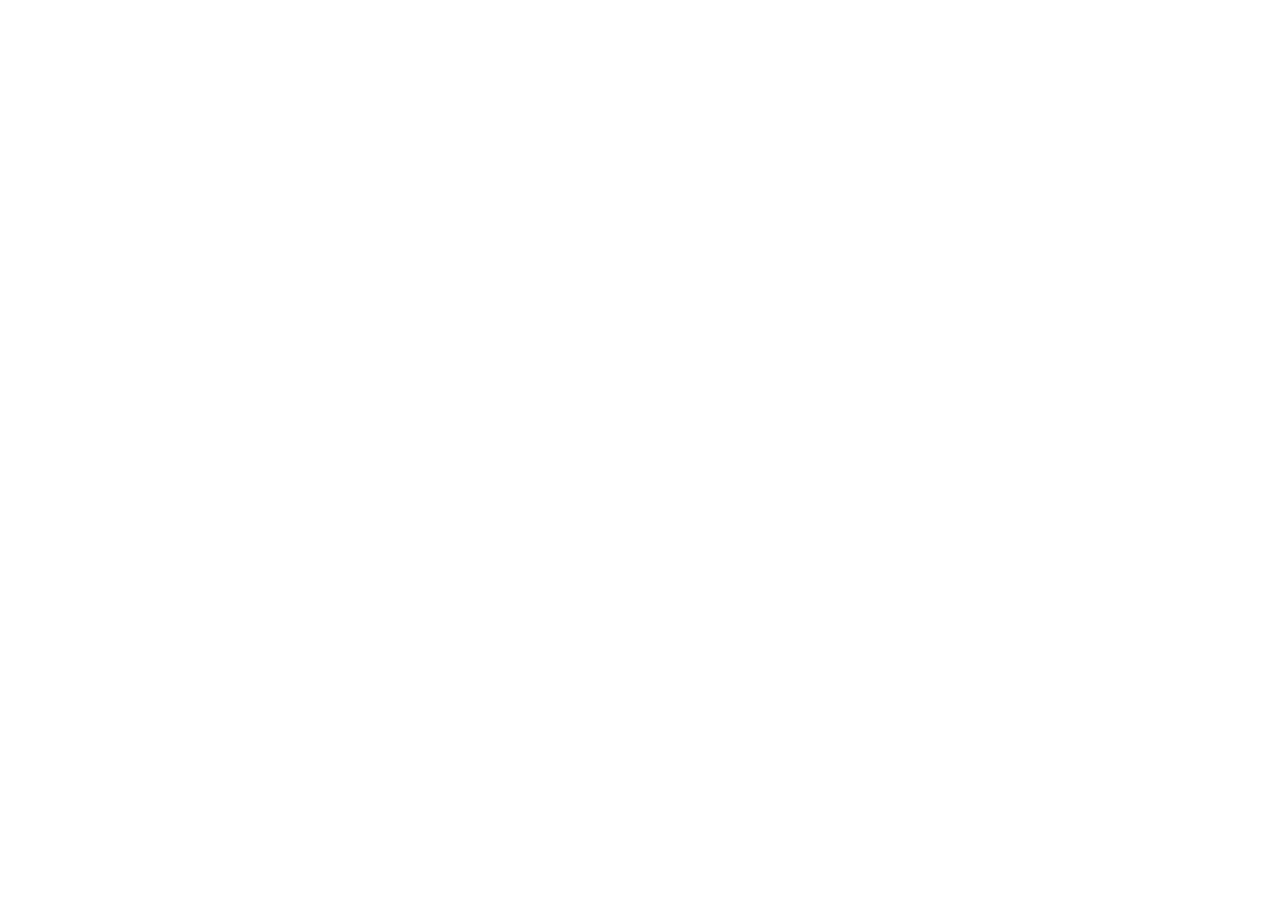
==== index.html @ b5ae3d31 "task: create template" ====
<!DOCTYPE html>
<html lang="en">
<head>
    <meta charset="UTF-8">
    <meta name="viewport" content="width=device-width, initial-scale=1.0">
    <title>Razorpay</title>
</head>
<body>
    
</body>
</html>
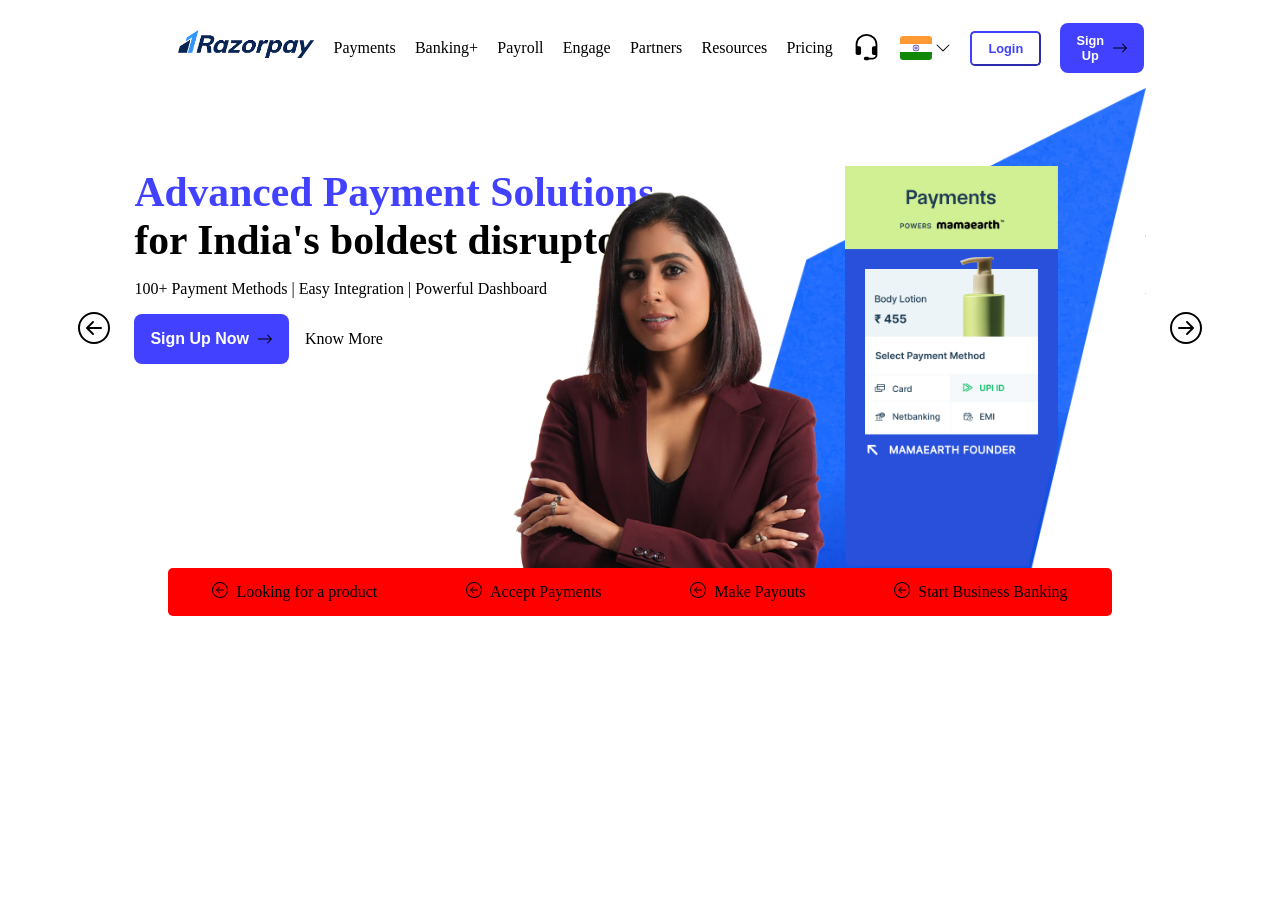
==== commit e22f38f9: "task: add header, client section with scrolling" ====
--- a/index.html
+++ b/index.html
@@ -1,11 +1,169 @@
 <!DOCTYPE html>
 <html lang="en">
-<head>
-    <meta charset="UTF-8">
-    <meta name="viewport" content="width=device-width, initial-scale=1.0">
-    <title>Razorpay</title>
-</head>
-<body>
-    
-</body>
-</html>+  <head>
+    <meta charset="UTF-8" />
+    <meta name="viewport" content="width=device-width, initial-scale=1.0" />
+    <title>Razorpay - Best Payment Solution for Online Payment India</title>
+    <link href="assets/razorpay_favicon.png" rel="icon" />
+    <link href="styles.css" rel="stylesheet" />
+  </head>
+  <body>
+    <nav>
+      <div class="nav__container">
+        <div class="nav">
+          <div class="nav__options">
+            <img
+              class="nav__options--logo nav--features"
+              src="assets/razorpay_title_logo.png"
+            />
+            <div class="nav--features">Payments</div>
+            <div class="nav--features">Banking+</div>
+            <div class="nav--features">Payroll</div>
+            <div class="nav--features">Engage</div>
+            <div class="nav--features">Partners</div>
+            <div class="nav--features">Resources</div>
+            <div class="nav--features">Pricing</div>
+          </div>
+          <div class="nav__login">
+            <div class="nav__login--support nav--features">
+              <img src="assets/headset.svg" class="nav__login--supportlogo" />
+            </div>
+            <div class="nav__login--country nav--features">
+              <img class="nav__login--countrylogo" src="assets/in.svg" />
+              <img class="nav__login--dropdown" src="assets/chevron-down.svg" />
+            </div>
+
+            <button class="nav__login--loginbutton nav--features">Login</button>
+            <button class="nav__login--signupbutton nav--features">
+              Sign Up
+              <img
+                class="nav__login--rightarrow"
+                src="assets/arrow-right.svg"
+              />
+            </button>
+          </div>
+        </div>
+      </div>
+    </nav>
+    <main>
+      <section class="clients">
+        <div class="clients__nav--left">
+          <img
+            src="assets/arrow-left-circle.svg"
+            class="clients__nav--button"
+          />
+        </div>
+        <div class="slideshow">
+          <div class="slider">
+            <div class="clients__content">
+              <div class="clients__ad">
+                <div class="clients__ad--primarytext">
+                  Advanced Payment Solutions
+                </div>
+                <div class="clients__ad--secondarytext">
+                  for India's boldest disruptors
+                </div>
+                <div class="clients__ad--features">
+                  100+ Payment Methods | Easy Integration | Powerful Dashboard
+                </div>
+                <div class="clients__ad--buttoncontainer">
+                  <button class="clients__ad--signupbutton">
+                    Sign Up Now
+                    <img
+                      class="nav__login--rightarrow"
+                      src="assets/arrow-right.svg"
+                    />
+                  </button>
+                  <div>Know More</div>
+                </div>
+              </div>
+              <div class="clients__details">
+                <img
+                  class="clients__details--background"
+                  src="assets/clients/background.avif"
+                />
+                <div>
+                  <img
+                    class="clients__details--profile"
+                    src="assets/clients/mamaearth/profile.avif"
+                  />
+                </div>
+                <div>
+                  <img
+                    class="clients__details--catalog"
+                    src="assets/clients/mamaearth/catalog.avif"
+                  />
+                </div>
+              </div>
+            </div>
+            <div class="clients__content">
+              <div class="clients__ad">
+                <div class="clients__ad--primarytext">
+                  International Payments
+                </div>
+                <div class="clients__ad--secondarytext">
+                  for India's boldest disruptors
+                </div>
+                <div class="clients__ad--features">
+                  Accept cards, bank transfers and Apple Pay from 180+ countries
+                </div>
+                <div class="clients__ad--buttoncontainer">
+                  <button class="clients__ad--signupbutton">
+                    Sign Up Now
+                    <img
+                      class="nav__login--rightarrow"
+                      src="assets/arrow-right.svg"
+                    />
+                  </button>
+                  <div>Know More</div>
+                </div>
+              </div>
+              <div class="clients__details">
+                <img
+                  class="clients__details--background"
+                  src="assets/clients/background.avif"
+                />
+                <div>
+                  <img
+                    class="clients__details--profile"
+                    src="assets/clients/masaba/profile.avif"
+                  />
+                </div>
+                <div>
+                  <img
+                    class="clients__details--catalog"
+                    src="assets/clients/masaba/catalog.avif"
+                  />
+                </div>
+              </div>
+            </div>
+          </div>
+        </div>
+        <div class="clients__nav--right">
+          <img
+            src="assets/arrow-right-circle.svg"
+            class="clients__nav--button"
+          />
+        </div>
+      </section>
+      <section class="products__container">
+        <div class="product">
+          <div><img src="assets/arrow-left-circle.svg" /></div>
+          <div class="product__label">Looking for a product</div>
+        </div>
+        <div class="product">
+          <div><img src="assets/arrow-left-circle.svg" /></div>
+          <div class="product__label">Accept Payments</div>
+        </div>
+        <div class="product">
+          <div><img src="assets/arrow-left-circle.svg" /></div>
+          <div class="product__label">Make Payouts</div>
+        </div>
+        <div class="product">
+          <div><img src="assets/arrow-left-circle.svg" /></div>
+          <div class="product__label">Start Business Banking</div>
+        </div>
+      </section>
+    </main>
+  </body>
+</html>
--- a/styles.css
+++ b/styles.css
@@ -0,0 +1,229 @@
+:root {
+  --primary-color: rgb(65, 65, 255);
+}
+
+.nav {
+  padding: 0rem 3rem;
+  height: 5rem;
+  display: flex;
+  justify-content: space-between;
+}
+
+.nav__container {
+  padding: 0rem 7rem;
+}
+
+.nav__options {
+  justify-content: space-between;
+  align-items: center;
+  display: flex;
+}
+
+.nav--features {
+  font-size: 1rem;
+  margin: 0rem 0.6rem;
+}
+
+.nav__options--logo {
+  padding-bottom: 0.5rem;
+  height: 1.8rem;
+}
+
+.nav__login {
+  justify-content: space-between;
+  align-items: center;
+  display: flex;
+}
+
+.nav__login--support {
+  align-items: center;
+  display: flex;
+}
+
+.nav__login--country {
+  justify-content: space-between;
+  align-items: center;
+  display: flex;
+}
+
+.nav__login--supportlogo {
+  height: 1.8rem;
+}
+
+.nav__login--countrylogo {
+  border-radius: 0.2rem;
+  margin-right: 0.21rem;
+  height: 1.5rem;
+}
+
+.nav__login--loginbutton {
+  font-size: 0.8rem;
+  background-color: white;
+  color: var(--primary-color);
+  font-weight: 600;
+  padding: 0.5rem 1rem;
+  border-radius: 0.3rem;
+  border-color: var(--primary-color);
+}
+
+.nav__login--rightarrow {
+  fill: white;
+  padding-left: 0.5rem;
+}
+
+.nav__login--signupbutton {
+  font-size: 0.8rem;
+  display: flex;
+  align-items: center;
+  justify-content: space-between;
+  font-weight: 600;
+  color: white;
+  padding: 0.6rem 1rem;
+  border-radius: 0.5rem;
+  border: none;
+  background-color: var(--primary-color);
+}
+
+.clients {
+  display: flex;
+  height: 30rem;
+}
+
+.clients__nav--button {
+  width: 2rem;
+}
+
+.clients__nav--left {
+  width: 8rem;
+  padding-right: 1.5rem;
+  display: flex;
+  align-items: center;
+  justify-content: right;
+}
+
+.clients__nav--right {
+  width: 8rem;
+  padding-left: 1.5rem;
+  display: flex;
+  align-items: center;
+  justify-content: left;
+}
+
+.clients__content {
+  display: flex;
+  width: 100%;
+  justify-content: space-between;
+  flex-shrink: 0;
+}
+
+.clients__ad {
+  padding-top: 5rem;
+}
+
+.clients__ad--primarytext {
+  font-weight: 700;
+  color: var(--primary-color);
+  font-size: 2.6rem;
+}
+.clients__ad--secondarytext {
+  font-weight: 700;
+  font-size: 2.6rem;
+}
+
+.clients__ad--buttoncontainer {
+  display: flex;
+  align-items: center;
+  justify-content: start;
+}
+
+.clients__ad--signupbutton {
+  font-size: 1rem;
+  display: flex;
+  align-items: center;
+  justify-content: space-between;
+  font-weight: 600;
+  color: white;
+  padding: 1rem 1rem;
+  border-radius: 0.5rem;
+  margin-right: 1rem;
+  border: none;
+  background-color: var(--primary-color);
+}
+
+.clients__ad--features {
+  padding: 1rem 0rem;
+}
+
+.clients__details {
+  position: relative;
+}
+
+.clients__details--background {
+  height: 30rem;
+}
+
+.clients__details--profile {
+  position: absolute;
+  top: 3rem;
+  right: 20rem;
+  height: 27rem;
+}
+
+.clients__details--catalog {
+  position: absolute;
+  top: 4.9rem;
+  right: 5.5rem;
+  height: 25rem;
+}
+
+.slideshow {
+  width: 100%;
+  overflow: hidden;
+}
+
+.slider {
+  display: flex;
+  animation: slideLeft 9s infinite;
+}
+
+@keyframes slideLeft {
+  0% {
+    transform: translateX(0%);
+  }
+
+  40% {
+    transform: translateX(0%);
+  }
+
+  50% {
+    transform: translateX(-100%);
+  }
+
+  90% {
+    transform: translateX(-100%);
+  }
+
+  100% {
+    transform: translateX(0%);
+  }
+}
+
+.product, .product__ad{
+  justify-content: center;
+  align-items: center;
+  display: flex;
+}
+
+.products__container {
+  height: 3rem;
+  align-items: center;
+  justify-content: space-around;
+  display: flex;
+  margin: 0rem 10rem;
+  border-radius: 0.3rem;
+  background-color: red;
+}
+
+.product__label {
+  padding-left: 0.5rem;
+}
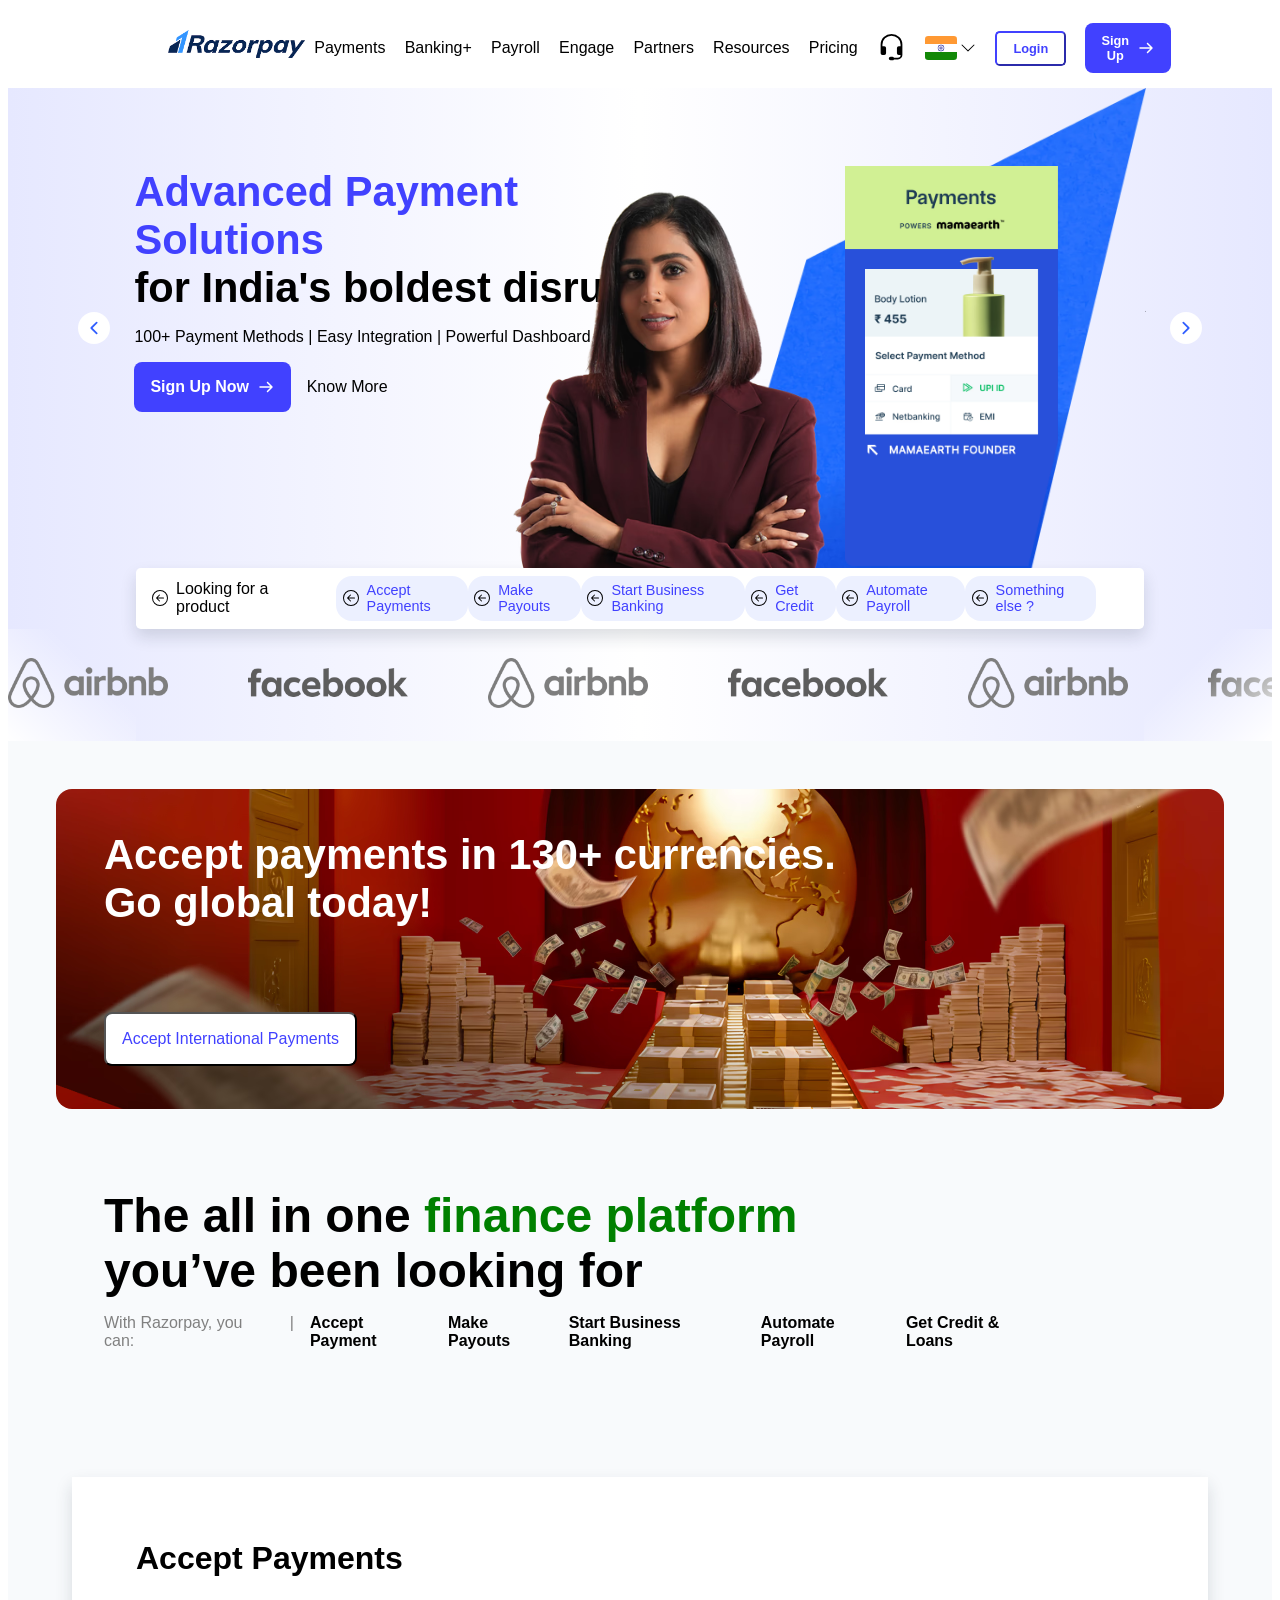
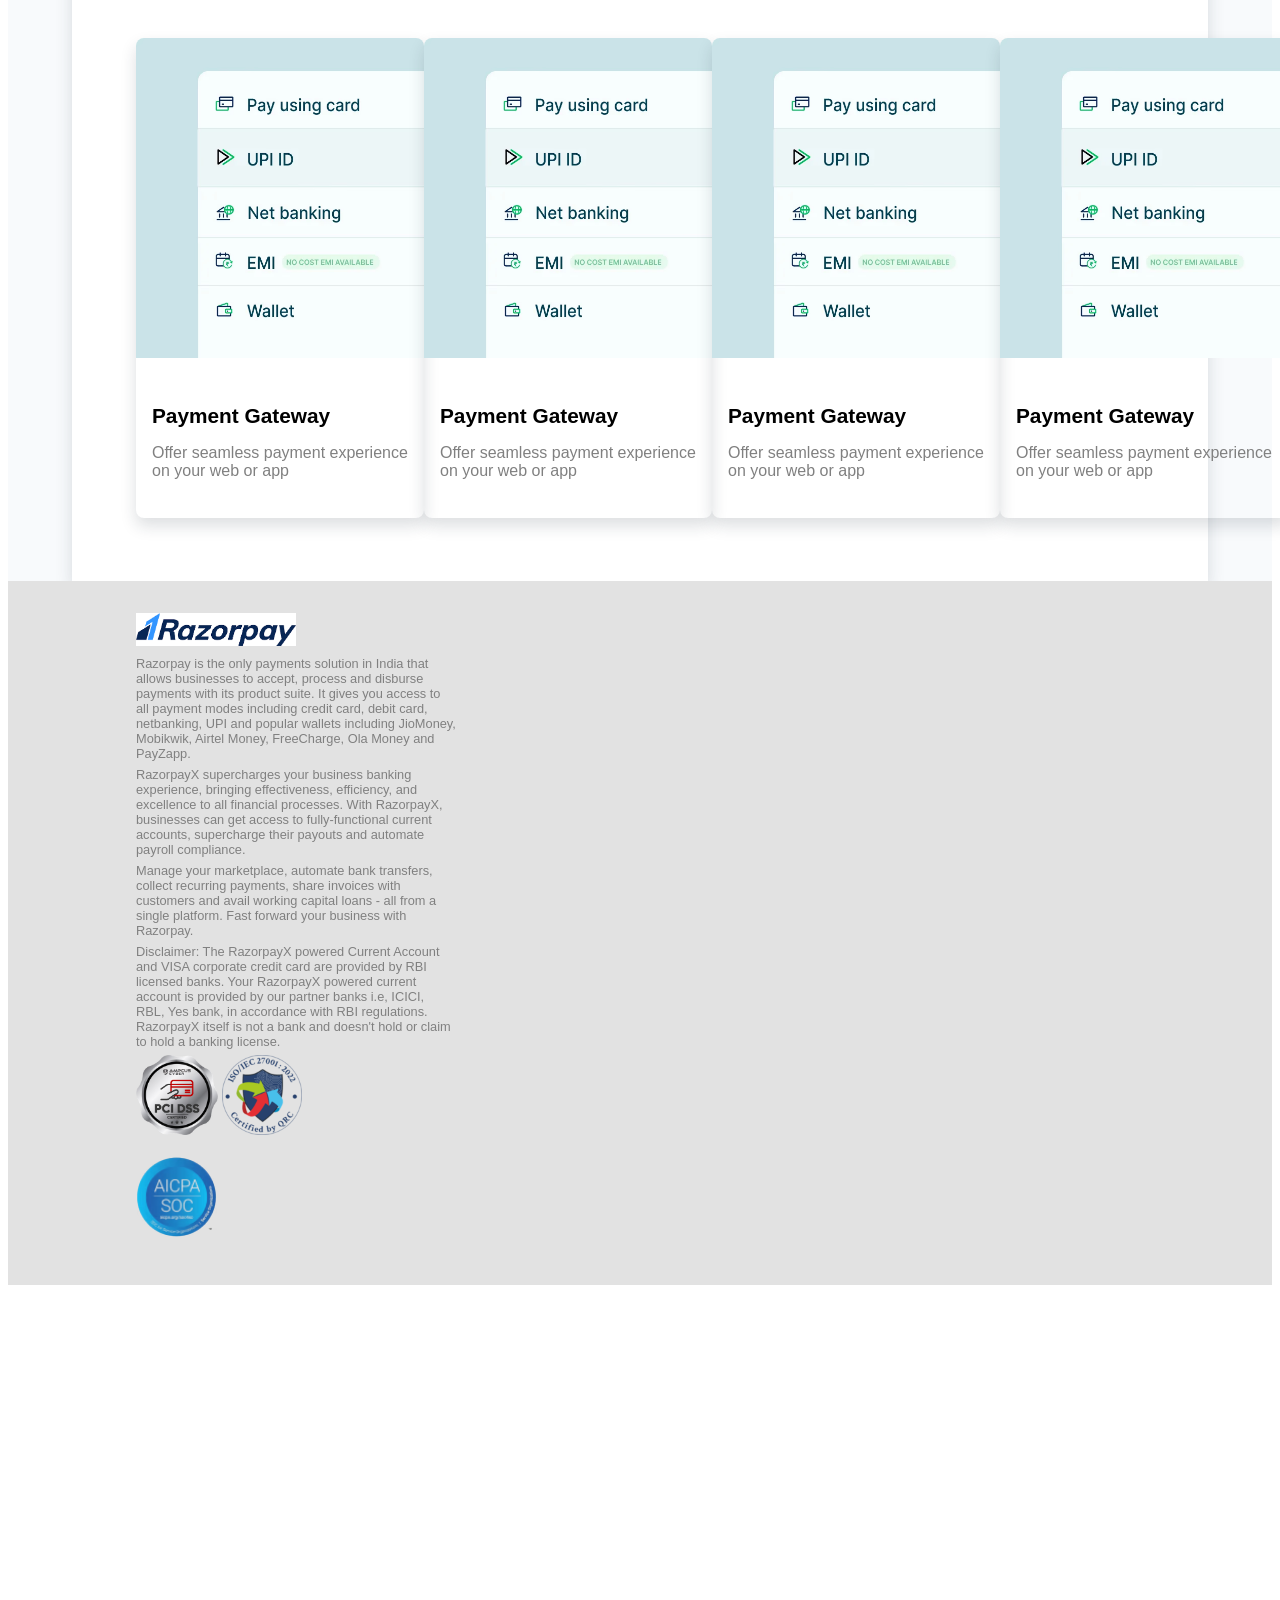
==== commit 14f09fe7: "task: add global section, company slideshow" ====
--- a/index.html
+++ b/index.html
@@ -13,7 +13,7 @@
         <div class="nav">
           <div class="nav__options">
             <img
-              class="nav__options--logo nav--features"
+              class="nav__options--logo"
               src="assets/razorpay_title_logo.png"
             />
             <div class="nav--features">Payments</div>
@@ -38,7 +38,7 @@
               Sign Up
               <img
                 class="nav__login--rightarrow"
-                src="assets/arrow-right.svg"
+                src="assets/right-arrow.svg"
               />
             </button>
           </div>
@@ -46,124 +46,385 @@
       </div>
     </nav>
     <main>
-      <section class="clients">
-        <div class="clients__nav--left">
-          <img
-            src="assets/arrow-left-circle.svg"
-            class="clients__nav--button"
-          />
+      <section class="gradient__container">
+        <section class="clients">
+          <div class="clients__nav--left">
+            <img src="assets/back-arrow.svg" class="clients__nav--button" />
+          </div>
+          <div class="slideshow">
+            <div class="slider">
+              <div class="clients__content">
+                <div class="clients__ad">
+                  <div class="clients__ad--primarytext">
+                    Advanced Payment Solutions
+                  </div>
+                  <div class="clients__ad--secondarytext">
+                    for India's boldest disruptors
+                  </div>
+                  <div class="clients__ad--features">
+                    100+ Payment Methods | Easy Integration | Powerful Dashboard
+                  </div>
+                  <div class="clients__ad--buttoncontainer">
+                    <button class="clients__ad--signupbutton">
+                      Sign Up Now
+                      <img
+                        class="nav__login--rightarrow"
+                        src="assets/right-arrow.svg"
+                      />
+                    </button>
+                    <div>Know More</div>
+                  </div>
+                </div>
+                <div class="clients__details">
+                  <img
+                    class="clients__details--background"
+                    src="assets/clients/background.avif"
+                  />
+                  <div>
+                    <img
+                      class="clients__details--profile"
+                      src="assets/clients/mamaearth/profile.avif"
+                    />
+                  </div>
+                  <div>
+                    <img
+                      class="clients__details--catalog"
+                      src="assets/clients/mamaearth/catalog.avif"
+                    />
+                  </div>
+                </div>
+              </div>
+              <div class="clients__content">
+                <div class="clients__ad">
+                  signupbutton
+                  <div class="clients__ad--primarytext">
+                    International Payments
+                  </div>
+                  <div class="clients__ad--secondarytext">
+                    for India's boldest disruptors
+                  </div>
+                  <div class="clients__ad--features">
+                    Accept cards, bank transfers and Apple Pay from 180+
+                    countries
+                  </div>
+                  <div class="clients__ad--buttoncontainer">
+                    <button class="clients__ad--signupbutton">
+                      Sign Up Now
+                      <img
+                        class="nav__login--rightarrow"
+                        src="assets/right-arrow.svg"
+                      />
+                    </button>
+                    <div>Know More</div>
+                  </div>
+                </div>
+                <div class="clients__details">
+                  <img
+                    class="clients__details--background"
+                    src="assets/clients/background.avif"
+                  />
+                  <div>
+                    <img
+                      class="clients__details--profile"
+                      src="assets/clients/masaba/profile.avif"
+                    />
+                  </div>
+                  <div>
+                    <img
+                      class="clients__details--catalog"
+                      src="assets/clients/masaba/catalog.avif"
+                    />
+                  </div>
+                </div>
+              </div>
+            </div>
+          </div>
+          <div class="clients__nav--right">
+            <img src="assets/front-arrow.svg" class="clients__nav--button" />
+          </div>
+        </section>
+        <section class="products__container">
+          <div class="product__ad">
+            <img src="assets/arrow-left-circle.svg" />
+            <div class="product__label">Looking for a product</div>
+          </div>
+          <div class="product">
+            <img src="assets/arrow-left-circle.svg" />
+            <div class="product__label">Accept Payments</div>
+          </div>
+          <div class="product">
+            <img src="assets/arrow-left-circle.svg" />
+            <div class="product__label">Make Payouts</div>
+          </div>
+          <div class="product">
+            <img src="assets/arrow-left-circle.svg" />
+            <div class="product__label">Start Business Banking</div>
+          </div>
+          <div class="product">
+            <img src="assets/arrow-left-circle.svg" />
+            <div class="product__label">Get Credit</div>
+          </div>
+          <div class="product">
+            <img src="assets/arrow-left-circle.svg" />
+            <div class="product__label">Automate Payroll</div>
+          </div>
+          <div class="product">
+            <img src="assets/arrow-left-circle.svg" />
+            <div class="product__label">Something else ?</div>
+          </div>
+        </section>
+        <section class="company">
+          <div class="company__container--left"></div>
+          <div class="slideshow">
+            <div class="company__logo--slider">
+              <div class="company__logo">
+                <div>
+                  <img
+                    class="company__logo--image"
+                    src="assets/client-companies/airbnb.avif"
+                  />
+                </div>
+              </div>
+              <div class="company__logo--gap"></div>
+              <div class="company__logo">
+                <div>
+                  <img
+                    class="company__logo--image"
+                    src="assets/client-companies/facebook.avif"
+                  />
+                </div>
+              </div>
+              <div class="company__logo--gap"></div>
+              <div class="company__logo">
+                <div>
+                  <img
+                    class="company__logo--image"
+                    src="assets/client-companies/airbnb.avif"
+                  />
+                </div>
+              </div>
+              <div class="company__logo--gap"></div>
+              <div class="company__logo">
+                <div>
+                  <img
+                    class="company__logo--image"
+                    src="assets/client-companies/facebook.avif"
+                  />
+                </div>
+              </div>
+              <div class="company__logo--gap"></div>
+
+              <div class="company__logo">
+                <div>
+                  <img
+                    class="company__logo--image"
+                    src="assets/client-companies/airbnb.avif"
+                  />
+                </div>
+              </div>
+              <div class="company__logo--gap"></div>
+              <div class="company__logo">
+                <div>
+                  <img
+                    class="company__logo--image"
+                    src="assets/client-companies/facebook.avif"
+                  />
+                </div>
+              </div>
+              <div class="company__logo--gap"></div>
+
+              <div class="company__logo">
+                <div>
+                  <img
+                    class="company__logo--image"
+                    src="assets/client-companies/airbnb.avif"
+                  />
+                </div>
+              </div>
+              <div class="company__logo--gap"></div>
+              <div class="company__logo">
+                <div>
+                  <img
+                    class="company__logo--image"
+                    src="assets/client-companies/facebook.avif"
+                  />
+                </div>
+              </div>
+              <div class="company__logo--gap"></div>
+            </div>
+          </div>
+          <div class="company__container--right"></div>
+        </section>
+      </section>
+      <section class="global">
+        <div class="global__currency">
+          <div class="global__currency--text">
+            <div>Accept payments in 130+ currencies.</div>
+            <div>Go global today!</div>
+          </div>
+          <button class="global__currency--button">
+            Accept International Payments
+          </button>
         </div>
-        <div class="slideshow">
-          <div class="slider">
-            <div class="clients__content">
-              <div class="clients__ad">
-                <div class="clients__ad--primarytext">
-                  Advanced Payment Solutions
-                </div>
-                <div class="clients__ad--secondarytext">
-                  for India's boldest disruptors
-                </div>
-                <div class="clients__ad--features">
-                  100+ Payment Methods | Easy Integration | Powerful Dashboard
-                </div>
-                <div class="clients__ad--buttoncontainer">
-                  <button class="clients__ad--signupbutton">
-                    Sign Up Now
-                    <img
-                      class="nav__login--rightarrow"
-                      src="assets/arrow-right.svg"
-                    />
-                  </button>
-                  <div>Know More</div>
-                </div>
-              </div>
-              <div class="clients__details">
-                <img
-                  class="clients__details--background"
-                  src="assets/clients/background.avif"
-                />
-                <div>
-                  <img
-                    class="clients__details--profile"
-                    src="assets/clients/mamaearth/profile.avif"
-                  />
-                </div>
-                <div>
-                  <img
-                    class="clients__details--catalog"
-                    src="assets/clients/mamaearth/catalog.avif"
-                  />
-                </div>
-              </div>
-            </div>
-            <div class="clients__content">
-              <div class="clients__ad">
-                <div class="clients__ad--primarytext">
-                  International Payments
-                </div>
-                <div class="clients__ad--secondarytext">
-                  for India's boldest disruptors
-                </div>
-                <div class="clients__ad--features">
-                  Accept cards, bank transfers and Apple Pay from 180+ countries
-                </div>
-                <div class="clients__ad--buttoncontainer">
-                  <button class="clients__ad--signupbutton">
-                    Sign Up Now
-                    <img
-                      class="nav__login--rightarrow"
-                      src="assets/arrow-right.svg"
-                    />
-                  </button>
-                  <div>Know More</div>
-                </div>
-              </div>
-              <div class="clients__details">
-                <img
-                  class="clients__details--background"
-                  src="assets/clients/background.avif"
-                />
-                <div>
-                  <img
-                    class="clients__details--profile"
-                    src="assets/clients/masaba/profile.avif"
-                  />
-                </div>
-                <div>
-                  <img
-                    class="clients__details--catalog"
-                    src="assets/clients/masaba/catalog.avif"
-                  />
-                </div>
-              </div>
-            </div>
-          </div>
-        </div>
-        <div class="clients__nav--right">
-          <img
-            src="assets/arrow-right-circle.svg"
-            class="clients__nav--button"
-          />
+        <div class="global__platform">
+          <div class="global__platform--container">
+            <div class="global__platform--text">
+              <div>
+                The all in one
+                <span class="global__platfrom--textgreen"
+                  >finance platform</span
+                >
+              </div>
+              <div>you’ve been looking for</div>
+            </div>
+            <div class="global__platform--features">
+              <div class="global__platform--feature textgrey">
+                With Razorpay, you can:
+              </div>
+              <div class="global__platform--feature textgrey">|</div>
+              <div class="global__platform--feature bold">Accept Payment</div>
+              <div class="global__platform--feature bold">Make Payouts</div>
+              <div class="global__platform--feature bold">
+                Start Business Banking
+              </div>
+              <div class="global__platform--feature bold">Automate Payroll</div>
+              <div class="global__platform--feature bold">
+                Get Credit & Loans
+              </div>
+            </div>
+          </div>
         </div>
       </section>
-      <section class="products__container">
-        <div class="product">
-          <div><img src="assets/arrow-left-circle.svg" /></div>
-          <div class="product__label">Looking for a product</div>
+      <section class="features">
+        <section class="features--container">
+          <div class="feature__title">Accept Payments</div>
+          <div class="feature__catalog">
+            <div class="feature__tile">
+              <img
+                class="feature__image--container"
+                src="assets/catalog/accept_payments-1.avif"
+              />
+
+              <div class="feature__tile--details">
+                <div>
+                  <div class="feature__tile--text">Payment Gateway</div>
+                  <div class="feature__tile--description">
+                    Offer seamless payment experience
+                  </div>
+                  <div class="feature__tile--description">
+                    on your web or app
+                  </div>
+                </div>
+              </div>
+            </div>
+            <div class="feature__tile">
+              <img
+                class="feature__image--container"
+                src="assets/catalog/accept_payments-1.avif"
+              />
+
+              <div class="feature__tile--details">
+                <div>
+                  <div class="feature__tile--text">Payment Gateway</div>
+                  <div class="feature__tile--description">
+                    Offer seamless payment experience
+                  </div>
+                  <div class="feature__tile--description">
+                    on your web or app
+                  </div>
+                </div>
+              </div>
+            </div>
+            <div class="feature__tile">
+              <img
+                class="feature__image--container"
+                src="assets/catalog/accept_payments-1.avif"
+              />
+
+              <div class="feature__tile--details">
+                <div>
+                  <div class="feature__tile--text">Payment Gateway</div>
+                  <div class="feature__tile--description">
+                    Offer seamless payment experience
+                  </div>
+                  <div class="feature__tile--description">
+                    on your web or app
+                  </div>
+                </div>
+              </div>
+            </div>
+            <div class="feature__tile">
+              <img
+                class="feature__image--container"
+                src="assets/catalog/accept_payments-1.avif"
+              />
+              <div class="feature__tile--details">
+                <div>
+                  <div class="feature__tile--text">Payment Gateway</div>
+                  <div class="feature__tile--description">
+                    Offer seamless payment experience
+                  </div>
+                  <div class="feature__tile--description">
+                    on your web or app
+                  </div>
+                </div>
+              </div>
+            </div>
+          </div>
+        </section>
+      </section>
+
+      <footer class="footer">
+        <div class="footer__container">
+          <div class="footer__description">
+            <div class="footer__logo">
+              <img
+                class="footer__logo--image"
+                src="assets/razorpay_title_logo.png"
+              />
+            </div>
+            <div>
+              Razorpay is the only payments solution in India that allows
+              businesses to accept, process and disburse payments with its
+              product suite. It gives you access to all payment modes including
+              credit card, debit card, netbanking, UPI and popular wallets
+              including JioMoney, Mobikwik, Airtel Money, FreeCharge, Ola Money
+              and PayZapp.
+            </div>
+            <div>
+              RazorpayX supercharges your business banking experience, bringing
+              effectiveness, efficiency, and excellence to all financial
+              processes. With RazorpayX, businesses can get access to
+              fully-functional current accounts, supercharge their payouts and
+              automate payroll compliance.
+            </div>
+            <div>
+              Manage your marketplace, automate bank transfers, collect
+              recurring payments, share invoices with customers and avail
+              working capital loans - all from a single platform. Fast forward
+              your business with Razorpay.
+            </div>
+            <div>
+              Disclaimer: The RazorpayX powered Current Account and VISA
+              corporate credit card are provided by RBI licensed banks. Your
+              RazorpayX powered current account is provided by our partner banks
+              i.e, ICICI, RBL, Yes bank, in accordance with RBI regulations.
+              RazorpayX itself is not a bank and doesn't hold or claim to hold a
+              banking license.
+            </div>
+            <div class="badge__container">
+              <img class="badge--image" src="assets/badges/badge-1.avif" />
+              <img class="badge--image" src="assets/badges/badge-2.png" />
+            </div>
+            <div class="badge__container">
+              <img class="badge--image" src="assets/badges/badge-3.avif" />
+            </div>
+          </div>
+          
         </div>
-        <div class="product">
-          <div><img src="assets/arrow-left-circle.svg" /></div>
-          <div class="product__label">Accept Payments</div>
-        </div>
-        <div class="product">
-          <div><img src="assets/arrow-left-circle.svg" /></div>
-          <div class="product__label">Make Payouts</div>
-        </div>
-        <div class="product">
-          <div><img src="assets/arrow-left-circle.svg" /></div>
-          <div class="product__label">Start Business Banking</div>
-        </div>
-      </section>
+      </footer>
+
+      <div class="dummy"></div>
     </main>
   </body>
 </html>
--- a/styles.css
+++ b/styles.css
@@ -1,5 +1,7 @@
 :root {
   --primary-color: rgb(65, 65, 255);
+  font-family: "TASA Orbiter Display SemiBold",
+    "TASA Orbiter Display SemiBold Placeholder", sans-serif;
 }
 
 .nav {
@@ -22,6 +24,11 @@
 .nav--features {
   font-size: 1rem;
   margin: 0rem 0.6rem;
+}
+
+.nav--features:hover {
+  cursor: pointer;
+  color: var(--primary-color);
 }
 
 .nav__options--logo {
@@ -67,6 +74,7 @@
 }
 
 .nav__login--rightarrow {
+  height: 1.1rem;
   fill: white;
   padding-left: 0.5rem;
 }
@@ -84,12 +92,24 @@
   background-color: var(--primary-color);
 }
 
+.gradient__container {
+  background: #e6e8ff;
+  background: linear-gradient(
+    90deg,
+    rgba(230, 232, 255, 1) 0%,
+    rgba(255, 255, 255, 1) 50%,
+    rgba(230, 232, 255, 1) 100%
+  );
+}
+
 .clients {
   display: flex;
   height: 30rem;
 }
 
 .clients__nav--button {
+  background-color: white;
+  border-radius: 1rem;
   width: 2rem;
 }
 
@@ -208,22 +228,287 @@
   }
 }
 
-.product, .product__ad{
+.product {
+  font-size: 0.9rem;
+  background-color: rgba(48, 94, 255, 0.09);
+  color: var(--primary-color);
+  padding: 0.4rem;
+  border-radius: 1rem;
   justify-content: center;
   align-items: center;
   display: flex;
 }
 
+.product__ad {
+  justify-content: center;
+  align-items: center;
+  display: flex;
+  padding-right: 2rem;
+}
+
 .products__container {
+  padding: 0.4rem 3rem 0.4rem 1rem;
+  background-color: white;
+  box-shadow: rgba(25, 40, 57, 0.15) 0px 8px 16px 0px;
   height: 3rem;
   align-items: center;
   justify-content: space-around;
   display: flex;
-  margin: 0rem 10rem;
+  margin: 0rem 8rem;
   border-radius: 0.3rem;
-  background-color: red;
 }
 
 .product__label {
   padding-left: 0.5rem;
-}+}
+
+.company {
+  position: relative;
+  display: flex;
+  align-items: center;
+  height: 7rem;
+}
+
+.company__container--left {
+  position: absolute;
+  background: linear-gradient(
+    45deg,
+    rgba(255, 255, 255, 1) 0%,
+    rgba(217, 217, 255, 0) 65%
+  );
+  height: 100%;
+  width: 8rem;
+}
+
+.company__container--right {
+  right: 0;
+  position: absolute;
+  background: linear-gradient(
+    -45deg,
+    rgba(255, 255, 255, 1) 0%,
+    rgba(217, 217, 255, 0) 65%
+  );
+  height: 100%;
+  width: 8rem;
+}
+
+.company__logo {
+  filter: grayscale(100%);
+  transition: filter 0.3s ease;
+  display: flex;
+  align-items: center;
+  height: 100%;
+  width: 10rem;
+}
+
+.company__logo:hover {
+  filter: grayscale(0%);
+}
+
+.company__logo--slider {
+  z-index: 1;
+  width: 200%;
+  display: flex;
+  align-items: center;
+  animation: company_slideshow 15s infinite;
+}
+
+@keyframes company_slideshow {
+  0% {
+    transform: translateX(0%);
+  }
+
+  100% {
+    transform: translateX(-100%);
+  }
+}
+
+.company__logo--image {
+  width: 100%;
+}
+
+.company__logo--gap {
+  height: 100%;
+  width: 5rem;
+}
+
+.global {
+  background-color: #f8fafc;
+  padding: 3rem;
+  height: 40rem;
+  display: flex;
+  flex-direction: column;
+  justify-content: space-around;
+}
+
+.global__currency {
+  display: flex;
+  flex-direction: column;
+  justify-content: space-around;
+  border-radius: 1rem;
+  align-items: start;
+  height: 22rem;
+  padding-left: 3rem;
+  background-image: url("assets/section-background.avif");
+}
+
+.global__currency--text {
+  font-weight: 700;
+  color: white;
+  font-size: 2.6rem;
+}
+
+.global__currency--button {
+  background-color: white;
+  color: var(--primary-color);
+  border-radius: 0.5rem;
+  font-size: 1rem;
+  padding: 1rem;
+}
+
+.global__platform {
+  display: flex;
+  flex-direction: column;
+  justify-content: space-around;
+  border-radius: 1rem;
+  align-items: start;
+  height: 22rem;
+  padding-left: 3rem;
+}
+
+.global__platform--text {
+  font-weight: 700;
+  font-size: 3rem;
+}
+
+.global__platform--container {
+  width: 100%;
+}
+
+.global__platfrom--textgreen {
+  color: green;
+}
+
+.global__platform--features {
+  margin-top: 1rem;
+  display: flex;
+  padding-right: 10rem;
+  justify-content: start;
+}
+
+.global__platform--feature {
+  margin-right: 1rem;
+}
+
+.textgrey {
+  color: grey;
+}
+
+.bold {
+  font-weight: bold;
+}
+
+.features {
+  padding: 0rem 4rem;
+  background-color: #f8fafc;
+}
+
+.features--container {
+  display: flex;
+  flex-direction: column;
+  justify-content: space-around;
+  padding: 2rem 4rem;
+  box-shadow: rgba(25, 40, 57, 0.15) 0px 8px 16px 0px;
+  height: 40rem;
+  background-color: white;
+}
+
+.feature__title {
+  font-size: 2rem;
+  font-weight: 700;
+}
+
+.feature__catalog {
+  display: flex;
+  justify-content: space-between;
+}
+
+.feature__image--container {
+  width: 18rem;
+  height: 20rem;
+  border-radius: 0.5rem 0.5rem 0rem 0rem;
+}
+
+.feature__tile {
+  width: 18rem;
+  border-radius: 0.5rem;
+  height: 30rem;
+  box-shadow: rgba(25, 40, 57, 0.15) 0px 8px 16px 0px;
+}
+
+.feature__tile--details {
+  padding-left: 1rem;
+  display: flex;
+  height: 10rem;
+  flex-direction: column;
+  justify-content: space-around;
+}
+
+.feature__tile--text {
+  font-weight: 700;
+  padding-bottom: 1rem;
+  font-size: 1.3rem;
+}
+
+.feature__tile--description {
+  color: grey;
+}
+
+.footer {
+  padding: 2rem 8rem;
+  background-color: rgb(226, 226, 226);
+  height: 40rem;
+}
+
+.footer__container {
+  display: flex;
+  justify-content: space-between;
+}
+
+.footer__description {
+  display: flex;
+  height: 40rem;
+  flex-direction: column;
+  justify-content: space-between;
+  align-items: start;
+  color: gray;
+  font-size: 0.8rem;
+  width: 20rem;
+}
+.footer__logo {
+  width: 10rem;
+}
+
+.footer__logo--image {
+  width: 100%;
+}
+
+.badge__container {
+  height: 6rem;
+}
+
+.badge--image {
+  height: 5rem;
+}
+
+.footer__links {
+  display: grid;
+  width: 40rem;
+  grid-template-columns: 1fr 1fr 1fr;
+}
+
+
+
+.dummy {
+  height: 30rem;
+}
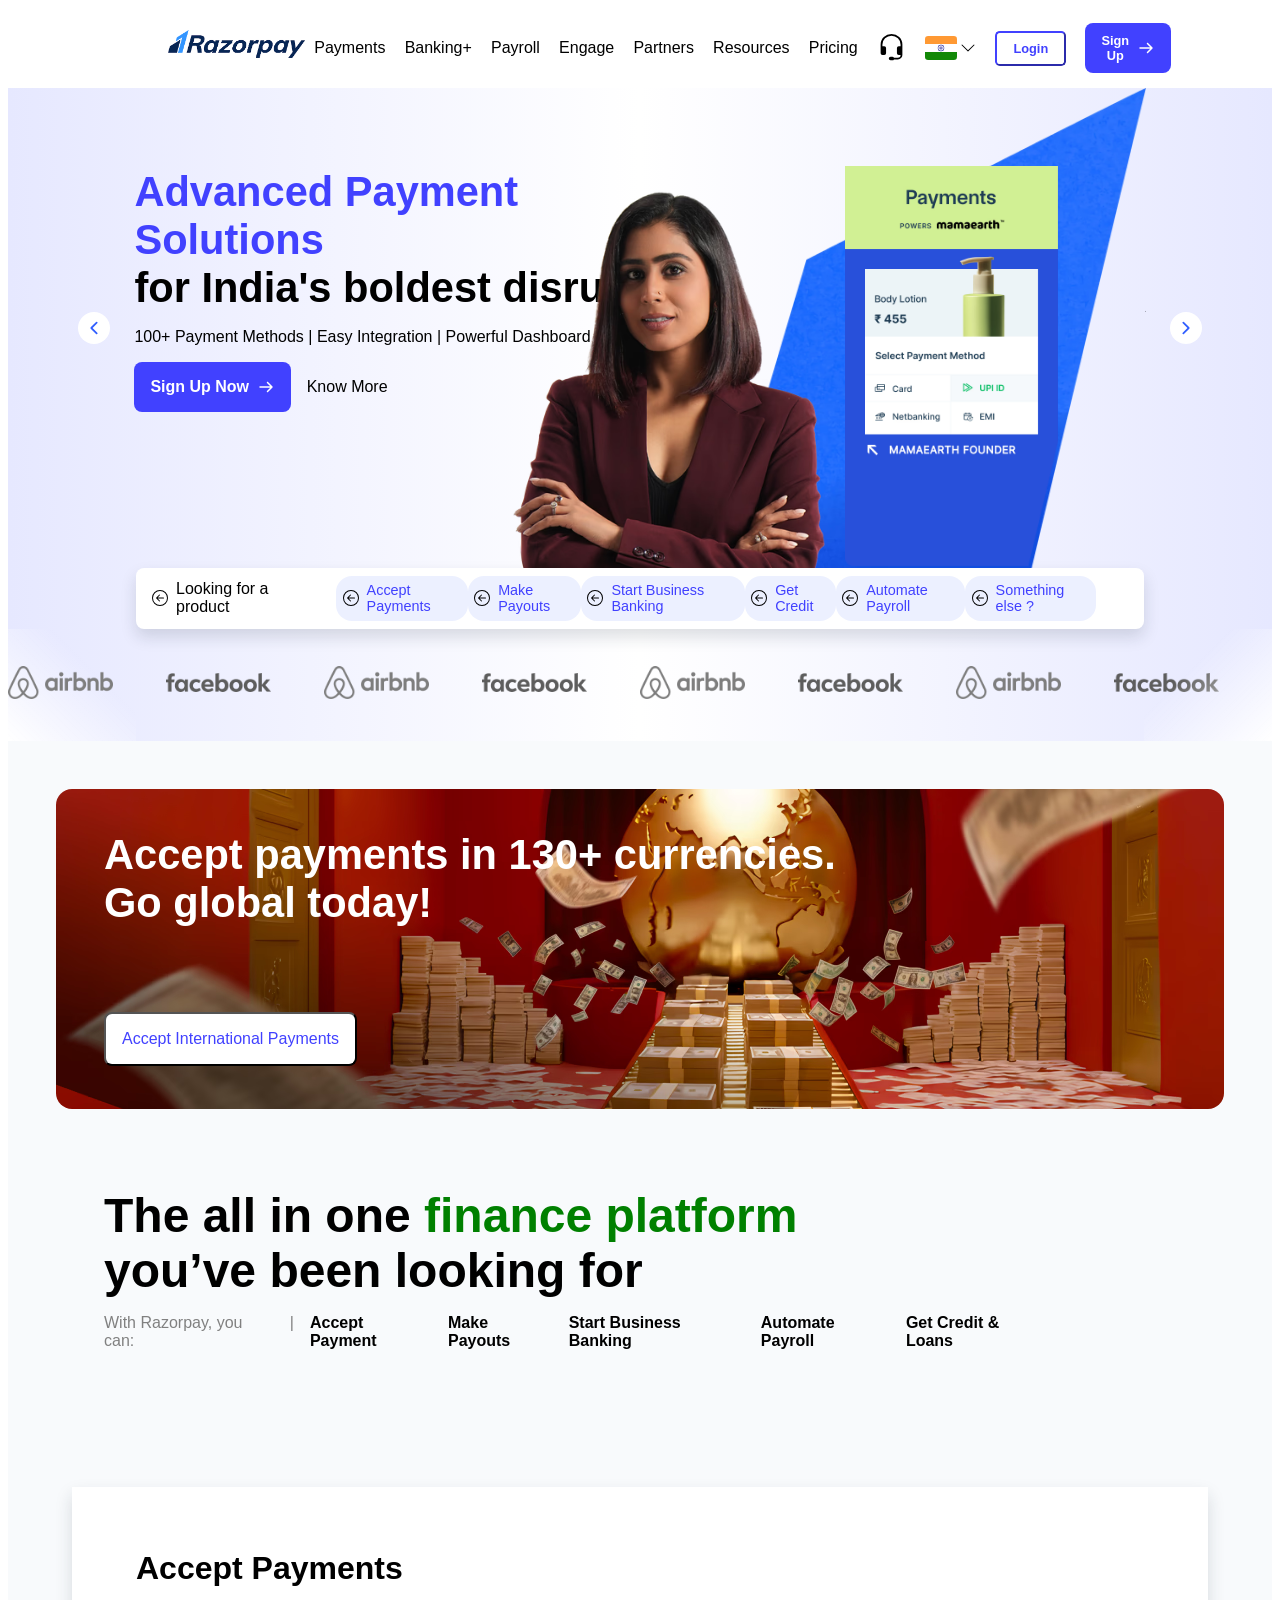
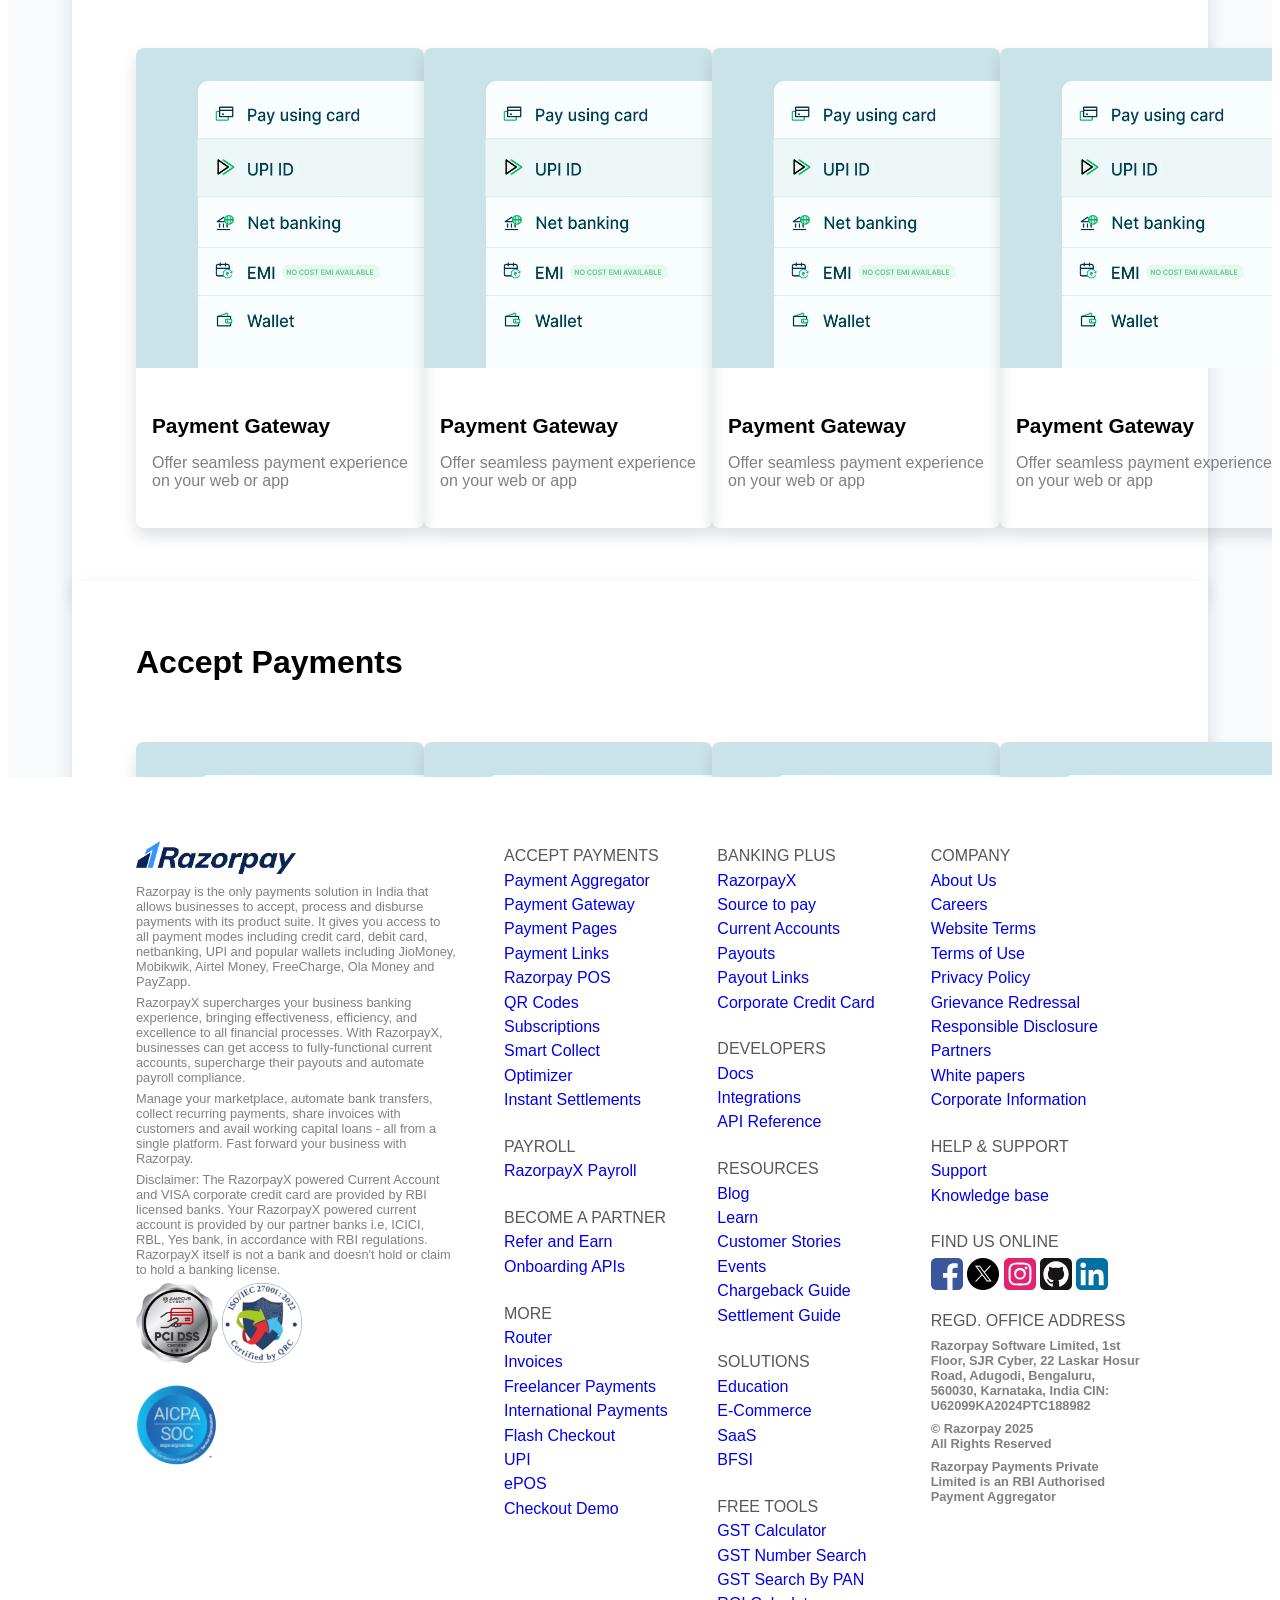
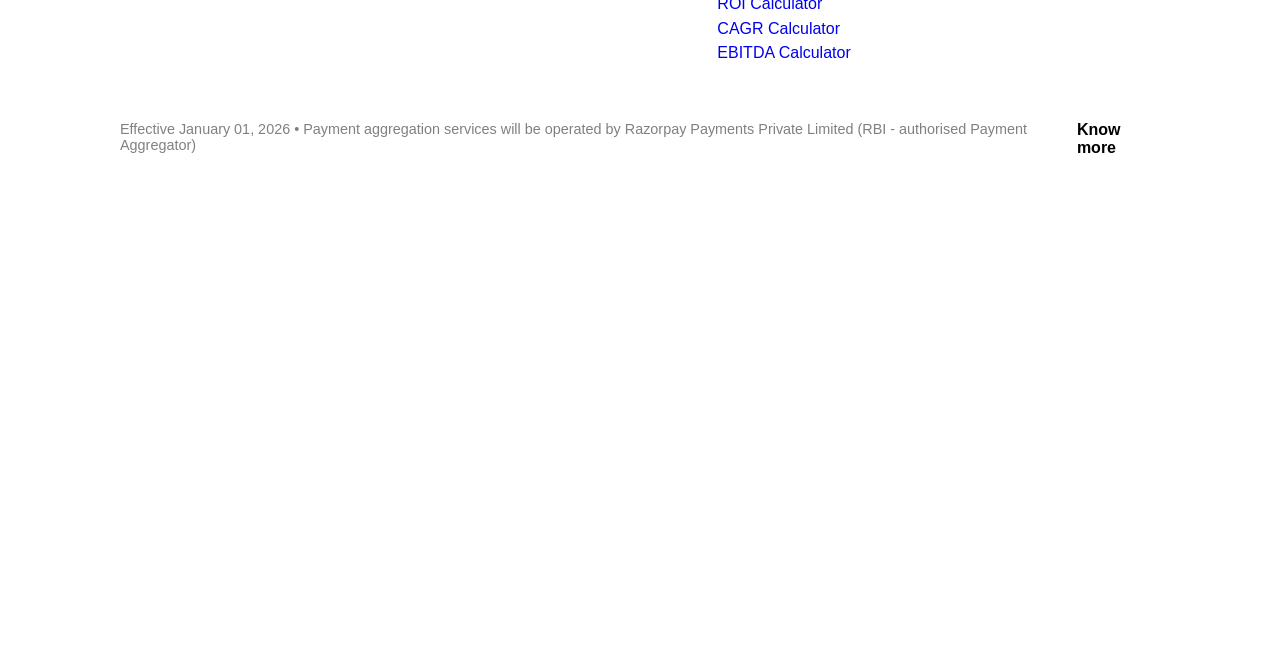
==== commit bffa82d8: "task: add footer, card section. removed demo file" ====
--- a/index.html
+++ b/index.html
@@ -372,6 +372,158 @@
             </div>
           </div>
         </section>
+        <section class="features--container">
+          <div class="feature__title">Accept Payments</div>
+          <div class="feature__catalog">
+            <div class="feature__tile">
+              <img
+                class="feature__image--container"
+                src="assets/catalog/accept_payments-1.avif"
+              />
+
+              <div class="feature__tile--details">
+                <div>
+                  <div class="feature__tile--text">Payment Gateway</div>
+                  <div class="feature__tile--description">
+                    Offer seamless payment experience
+                  </div>
+                  <div class="feature__tile--description">
+                    on your web or app
+                  </div>
+                </div>
+              </div>
+            </div>
+            <div class="feature__tile">
+              <img
+                class="feature__image--container"
+                src="assets/catalog/accept_payments-1.avif"
+              />
+
+              <div class="feature__tile--details">
+                <div>
+                  <div class="feature__tile--text">Payment Gateway</div>
+                  <div class="feature__tile--description">
+                    Offer seamless payment experience
+                  </div>
+                  <div class="feature__tile--description">
+                    on your web or app
+                  </div>
+                </div>
+              </div>
+            </div>
+            <div class="feature__tile">
+              <img
+                class="feature__image--container"
+                src="assets/catalog/accept_payments-1.avif"
+              />
+
+              <div class="feature__tile--details">
+                <div>
+                  <div class="feature__tile--text">Payment Gateway</div>
+                  <div class="feature__tile--description">
+                    Offer seamless payment experience
+                  </div>
+                  <div class="feature__tile--description">
+                    on your web or app
+                  </div>
+                </div>
+              </div>
+            </div>
+            <div class="feature__tile">
+              <img
+                class="feature__image--container"
+                src="assets/catalog/accept_payments-1.avif"
+              />
+              <div class="feature__tile--details">
+                <div>
+                  <div class="feature__tile--text">Payment Gateway</div>
+                  <div class="feature__tile--description">
+                    Offer seamless payment experience
+                  </div>
+                  <div class="feature__tile--description">
+                    on your web or app
+                  </div>
+                </div>
+              </div>
+            </div>
+          </div>
+        </section>
+        <section class="features--container">
+          <div class="feature__title">Accept Payments</div>
+          <div class="feature__catalog">
+            <div class="feature__tile">
+              <img
+                class="feature__image--container"
+                src="assets/catalog/accept_payments-1.avif"
+              />
+
+              <div class="feature__tile--details">
+                <div>
+                  <div class="feature__tile--text">Payment Gateway</div>
+                  <div class="feature__tile--description">
+                    Offer seamless payment experience
+                  </div>
+                  <div class="feature__tile--description">
+                    on your web or app
+                  </div>
+                </div>
+              </div>
+            </div>
+            <div class="feature__tile">
+              <img
+                class="feature__image--container"
+                src="assets/catalog/accept_payments-1.avif"
+              />
+
+              <div class="feature__tile--details">
+                <div>
+                  <div class="feature__tile--text">Payment Gateway</div>
+                  <div class="feature__tile--description">
+                    Offer seamless payment experience
+                  </div>
+                  <div class="feature__tile--description">
+                    on your web or app
+                  </div>
+                </div>
+              </div>
+            </div>
+            <div class="feature__tile">
+              <img
+                class="feature__image--container"
+                src="assets/catalog/accept_payments-1.avif"
+              />
+
+              <div class="feature__tile--details">
+                <div>
+                  <div class="feature__tile--text">Payment Gateway</div>
+                  <div class="feature__tile--description">
+                    Offer seamless payment experience
+                  </div>
+                  <div class="feature__tile--description">
+                    on your web or app
+                  </div>
+                </div>
+              </div>
+            </div>
+            <div class="feature__tile">
+              <img
+                class="feature__image--container"
+                src="assets/catalog/accept_payments-1.avif"
+              />
+              <div class="feature__tile--details">
+                <div>
+                  <div class="feature__tile--text">Payment Gateway</div>
+                  <div class="feature__tile--description">
+                    Offer seamless payment experience
+                  </div>
+                  <div class="feature__tile--description">
+                    on your web or app
+                  </div>
+                </div>
+              </div>
+            </div>
+          </div>
+        </section>
       </section>
 
       <footer class="footer">
@@ -420,8 +572,281 @@
               <img class="badge--image" src="assets/badges/badge-3.avif" />
             </div>
           </div>
-          
+          <div class="footer__links">
+            <div class="footer__section">
+              <div class="footer__list">
+                <div class="footer__title">ACCEPT PAYMENTS</div>
+                <div class="footer__item">
+                  <a class="footer__link" href="#">Payment Aggregator</a>
+                </div>
+                <div class="footer__item">
+                  <a class="footer__link" href="#">Payment Gateway</a>
+                </div>
+                <div class="footer__item">
+                  <a class="footer__link" href="#">Payment Pages</a>
+                </div>
+                <div class="footer__item">
+                  <a class="footer__link" href="#">Payment Links</a>
+                </div>
+                <div class="footer__item">
+                  <a class="footer__link" href="#"> Razorpay POS </a>
+                </div>
+                <div class="footer__item">
+                  <a class="footer__link" href="#">QR Codes</a>
+                </div>
+                <div class="footer__item">
+                  <a class="footer__link" href="#">Subscriptions</a>
+                </div>
+                <div class="footer__item">
+                  <a class="footer__link" href="#">Smart Collect</a>
+                </div>
+                <div class="footer__item">
+                  <a class="footer__link" href="#">Optimizer</a>
+                </div>
+                <div class="footer__item">
+                  <a class="footer__link" href="#">Instant Settlements</a>
+                </div>
+              </div>
+
+              <div class="footer__list">
+                <div class="footer__title">PAYROLL</div>
+                <div class="footer__item">
+                  <a class="footer__link" href="#">RazorpayX Payroll</a>
+                </div>
+              </div>
+
+              <div class="footer__list">
+                <div class="footer__title">BECOME A PARTNER</div>
+                <div class="footer__item">
+                  <a class="footer__link" href="#">Refer and Earn</a>
+                </div>
+                <div class="footer__item">
+                  <a class="footer__link" href="#">Onboarding APIs</a>
+                </div>
+              </div>
+              <div class="footer__list">
+                <div class="footer__title">MORE</div>
+                <div class="footer__item">
+                  <a class="footer__link" href="#">Router</a>
+                </div>
+                <div class="footer__item">
+                  <a class="footer__link" href="#">Invoices</a>
+                </div>
+                <div class="footer__item">
+                  <a class="footer__link" href="#">Freelancer Payments</a>
+                </div>
+                <div class="footer__item">
+                  <a class="footer__link" href="#">International Payments</a>
+                </div>
+                <div class="footer__item">
+                  <a class="footer__link" href="#">Flash Checkout</a>
+                </div>
+                <div class="footer__item">
+                  <a class="footer__link" href="#">UPI</a>
+                </div>
+                <div class="footer__item">
+                  <a class="footer__link" href="#">ePOS</a>
+                </div>
+                <div class="footer__item">
+                  <a class="footer__link" href="#">Checkout Demo</a>
+                </div>
+              </div>
+            </div>
+
+            <div class="footer__section">
+              <div class="footer__list">
+                <div class="footer__title">BANKING PLUS</div>
+                <div class="footer__item">
+                  <a class="footer__link" href="#">RazorpayX</a>
+                </div>
+                <div class="footer__item">
+                  <a class="footer__link" href="#">Source to pay</a>
+                </div>
+                <div class="footer__item">
+                  <a class="footer__link" href="#">Current Accounts</a>
+                </div>
+                <div class="footer__item">
+                  <a class="footer__link" href="#">Payouts</a>
+                </div>
+                <div class="footer__item">
+                  <a class="footer__link" href="#">Payout Links</a>
+                </div>
+                <div class="footer__item">
+                  <a class="footer__link" href="#">Corporate Credit Card</a>
+                </div>
+              </div>
+
+              <div class="footer__list">
+                <div class="footer__title">DEVELOPERS</div>
+                <div class="footer__item">
+                  <a class="footer__link" href="#">Docs</a>
+                </div>
+                <div class="footer__item">
+                  <a class="footer__link" href="#">Integrations</a>
+                </div>
+                <div class="footer__item">
+                  <a class="footer__link" href="#">API Reference</a>
+                </div>
+              </div>
+
+              <div class="footer__list">
+                <div class="footer__title">RESOURCES</div>
+                <div class="footer__item">
+                  <a class="footer__link" href="#">Blog</a>
+                </div>
+                <div class="footer__item">
+                  <a class="footer__link" href="#">Learn</a>
+                </div>
+                <div class="footer__item">
+                  <a class="footer__link" href="#">Customer Stories</a>
+                </div>
+                <div class="footer__item">
+                  <a class="footer__link" href="#">Events</a>
+                </div>
+                <div class="footer__item">
+                  <a class="footer__link" href="#">Chargeback Guide</a>
+                </div>
+                <div class="footer__item">
+                  <a class="footer__link" href="#">Settlement Guide</a>
+                </div>
+              </div>
+              <div class="footer__list">
+                <div class="footer__title">SOLUTIONS</div>
+                <div class="footer__item">
+                  <a class="footer__link" href="#">Education</a>
+                </div>
+                <div class="footer__item">
+                  <a class="footer__link" href="#">E-Commerce</a>
+                </div>
+                <div class="footer__item">
+                  <a class="footer__link" href="#">SaaS</a>
+                </div>
+                <div class="footer__item">
+                  <a class="footer__link" href="#">BFSI</a>
+                </div>
+              </div>
+              <div class="footer__list">
+                <div class="footer__title">FREE TOOLS</div>
+                <div class="footer__item">
+                  <a class="footer__link" href="#">GST Calculator</a>
+                </div>
+                <div class="footer__item">
+                  <a class="footer__link" href="#">GST Number Search</a>
+                </div>
+                <div class="footer__item">
+                  <a class="footer__link" href="#">GST Search By PAN</a>
+                </div>
+                <div class="footer__item">
+                  <a class="footer__link" href="#">ROI Calculator</a>
+                </div>
+                <div class="footer__item">
+                  <a class="footer__link" href="#">CAGR Calculator</a>
+                </div>
+                <div class="footer__item">
+                  <a class="footer__link" href="#">EBITDA Calculator</a>
+                </div>
+              </div>
+            </div>
+
+            <div class="footer__section">
+              <div class="footer__list">
+                <div class="footer__title">COMPANY</div>
+                <div class="footer__item">
+                  <a class="footer__link" href="#">About Us</a>
+                </div>
+                <div class="footer__item">
+                  <a class="footer__link" href="#">Careers</a>
+                </div>
+                <div class="footer__item">
+                  <a class="footer__link" href="#">Website Terms</a>
+                </div>
+                <div class="footer__item">
+                  <a class="footer__link" href="#">Terms of Use</a>
+                </div>
+                <div class="footer__item">
+                  <a class="footer__link" href="#">Privacy Policy</a>
+                </div>
+                <div class="footer__item">
+                  <a class="footer__link" href="#">Grievance Redressal</a>
+                </div>
+                <div class="footer__item">
+                  <a class="footer__link" href="#">Responsible Disclosure</a>
+                </div>
+                <div class="footer__item">
+                  <a class="footer__link" href="#">Partners</a>
+                </div>
+                <div class="footer__item">
+                  <a class="footer__link" href="#">White papers</a>
+                </div>
+                <div class="footer__item">
+                  <a class="footer__link" href="#">Corporate Information</a>
+                </div>
+              </div>
+
+              <div class="footer__list">
+                <div class="footer__title">HELP & SUPPORT</div>
+                <div class="footer__item">
+                  <a class="footer__link" href="#">Support</a>
+                </div>
+                <div class="footer__item">
+                  <a class="footer__link" href="#">Knowledge base</a>
+                </div>
+              </div>
+
+              <div class="footer__list">
+                <div class="footer__title">FIND US ONLINE</div>
+                <div class="footer__social">
+                  <img
+                    class="social__media--icon"
+                    src="assets/social-media-icon/facebook.svg"
+                  />
+                  <img
+                    class="social__media--icon"
+                    src="assets/social-media-icon/X.avif"
+                  />
+                  <img
+                    class="social__media--icon"
+                    src="assets/social-media-icon/instagram.svg"
+                  />
+                  <img
+                    class="social__media--icon"
+                    src="assets/social-media-icon/github.svg"
+                  />
+                  <img
+                    class="social__media--icon"
+                    src="assets/social-media-icon/linkedin.svg"
+                  />
+                </div>
+              </div>
+              <div class="footer__list">
+                <div class="footer__title">REGD. OFFICE ADDRESS</div>
+                <div class="footer__address">
+                  <div class="footer__address--text">
+                    Razorpay Software Limited, 1st Floor, SJR Cyber, 22 Laskar
+                    Hosur Road, Adugodi, Bengaluru, 560030, Karnataka, India
+                    CIN: U62099KA2024PTC188982
+                  </div>
+                  <div class="footer__address--text">
+                    <div>&copy; Razorpay 2025</div>
+                    All Rights Reserved
+                  </div>
+                  <div class="footer__address--text">
+                    <div>Razorpay Payments Private</div>
+                    <div>Limited is an RBI Authorised Payment Aggregator</div>
+                  </div>
+                </div>
+              </div>
+            </div>
+          </div>
         </div>
+      </footer>
+      <footer class="footer__copyright">
+        <div class="footer__copyright--text">
+          Effective January 01, 2026 &bull; Payment aggregation services will be
+          operated by Razorpay Payments Private Limited (RBI - authorised
+          Payment Aggregator)
+        </div>
+        <div><b>Know more</b></div>
       </footer>
 
       <div class="dummy"></div>
--- a/styles.css
+++ b/styles.css
@@ -2,6 +2,10 @@
   --primary-color: rgb(65, 65, 255);
   font-family: "TASA Orbiter Display SemiBold",
     "TASA Orbiter Display SemiBold Placeholder", sans-serif;
+}
+
+footer {
+  font-family: "Lato", "Lato Placeholder", sans-serif;
 }
 
 .nav {
@@ -237,6 +241,12 @@
   justify-content: center;
   align-items: center;
   display: flex;
+  transition: 0.3s ease;
+}
+
+.product:hover {
+  color: white;
+  background-color: rgb(142, 142, 255);
 }
 
 .product__ad {
@@ -255,7 +265,7 @@
   justify-content: space-around;
   display: flex;
   margin: 0rem 8rem;
-  border-radius: 0.3rem;
+  border-radius: 0.5rem;
 }
 
 .product__label {
@@ -293,24 +303,24 @@
 }
 
 .company__logo {
-  filter: grayscale(100%);
-  transition: filter 0.3s ease;
   display: flex;
   align-items: center;
   height: 100%;
   width: 10rem;
 }
 
-.company__logo:hover {
+.company__logo--slider:hover {
   filter: grayscale(0%);
 }
 
 .company__logo--slider {
   z-index: 1;
-  width: 200%;
-  display: flex;
-  align-items: center;
+  width: 100%;
+  display: flex;
+  align-items: center;
+  filter: grayscale(100%);
   animation: company_slideshow 15s infinite;
+  transition: filter 0.3s ease;
 }
 
 @keyframes company_slideshow {
@@ -409,12 +419,17 @@
 }
 
 .features {
+  height: 100vh;
+  overflow-y: scroll;
+  overflow-x: hidden;
   padding: 0rem 4rem;
   background-color: #f8fafc;
 }
 
 .features--container {
   display: flex;
+  position: sticky;
+  top: 10px;
   flex-direction: column;
   justify-content: space-around;
   padding: 2rem 4rem;
@@ -466,11 +481,11 @@
 
 .footer {
   padding: 2rem 8rem;
-  background-color: rgb(226, 226, 226);
-  height: 40rem;
+  height: 55rem;
 }
 
 .footer__container {
+  padding-top: 2rem;
   display: flex;
   justify-content: space-between;
 }
@@ -507,8 +522,53 @@
   grid-template-columns: 1fr 1fr 1fr;
 }
 
-
-
+.footer__section {
+  display: flex;
+  flex-direction: column;
+}
+
+.footer__title,
+.footer__item {
+  font-weight: 400;
+  color: rgb(88, 88, 88);
+  margin: 0.4rem 0rem;
+}
+
+.footer__link {
+  text-decoration: none;
+}
+
+.footer__social {
+  height: 2rem;
+}
+
+.social__media--icon {
+  height: 100%;
+}
+
+.footer__list {
+  margin-bottom: 1rem;
+}
+
+.footer__address--text {
+  color: gray;
+  font-weight: 600;
+  font-size: 0.8rem;
+  margin: 0.5rem 0rem;
+}
+
+.footer__copyright {
+  display: flex;
+  padding: 2rem;
+  justify-content: center;
+  padding: 0rem 7rem;
+}
+
+.footer__copyright--text {
+  margin-right: 1rem;
+  color: gray;
+  font-size: 0.9rem;
+}
 .dummy {
   height: 30rem;
 }
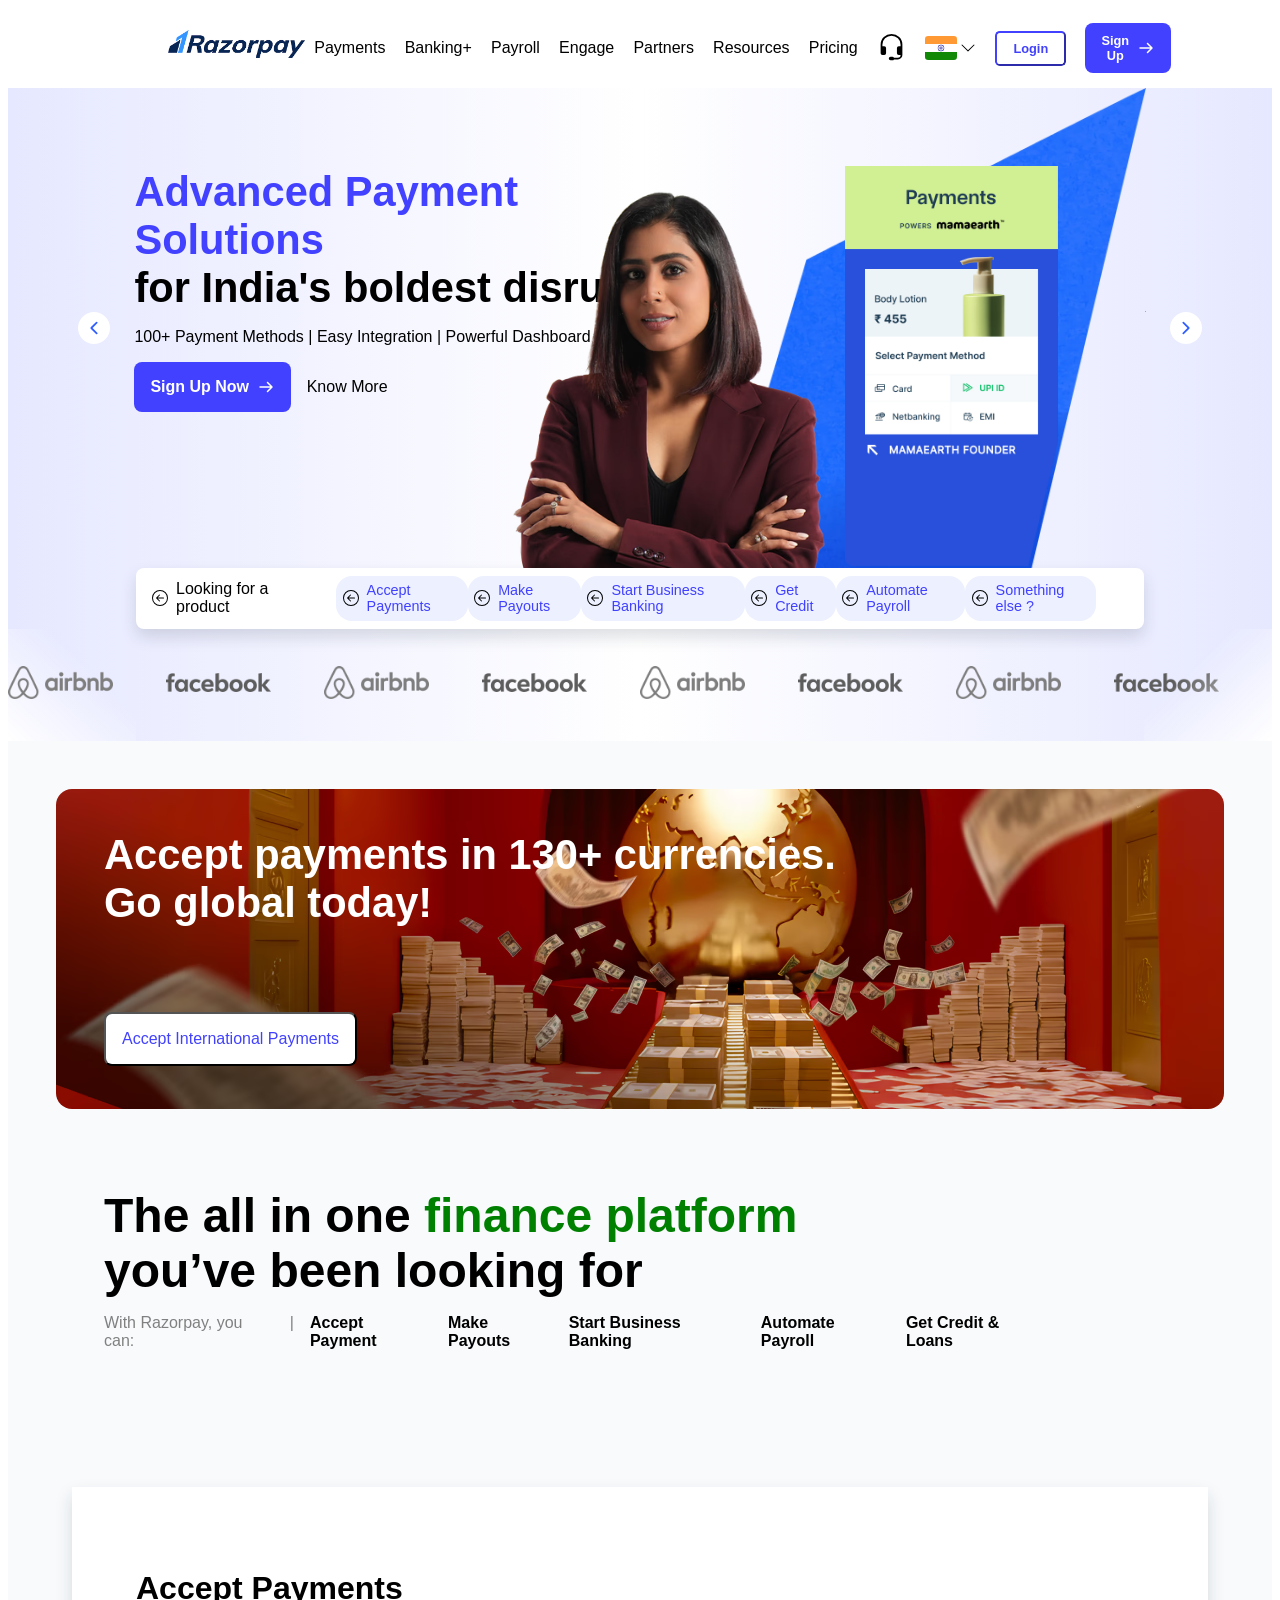
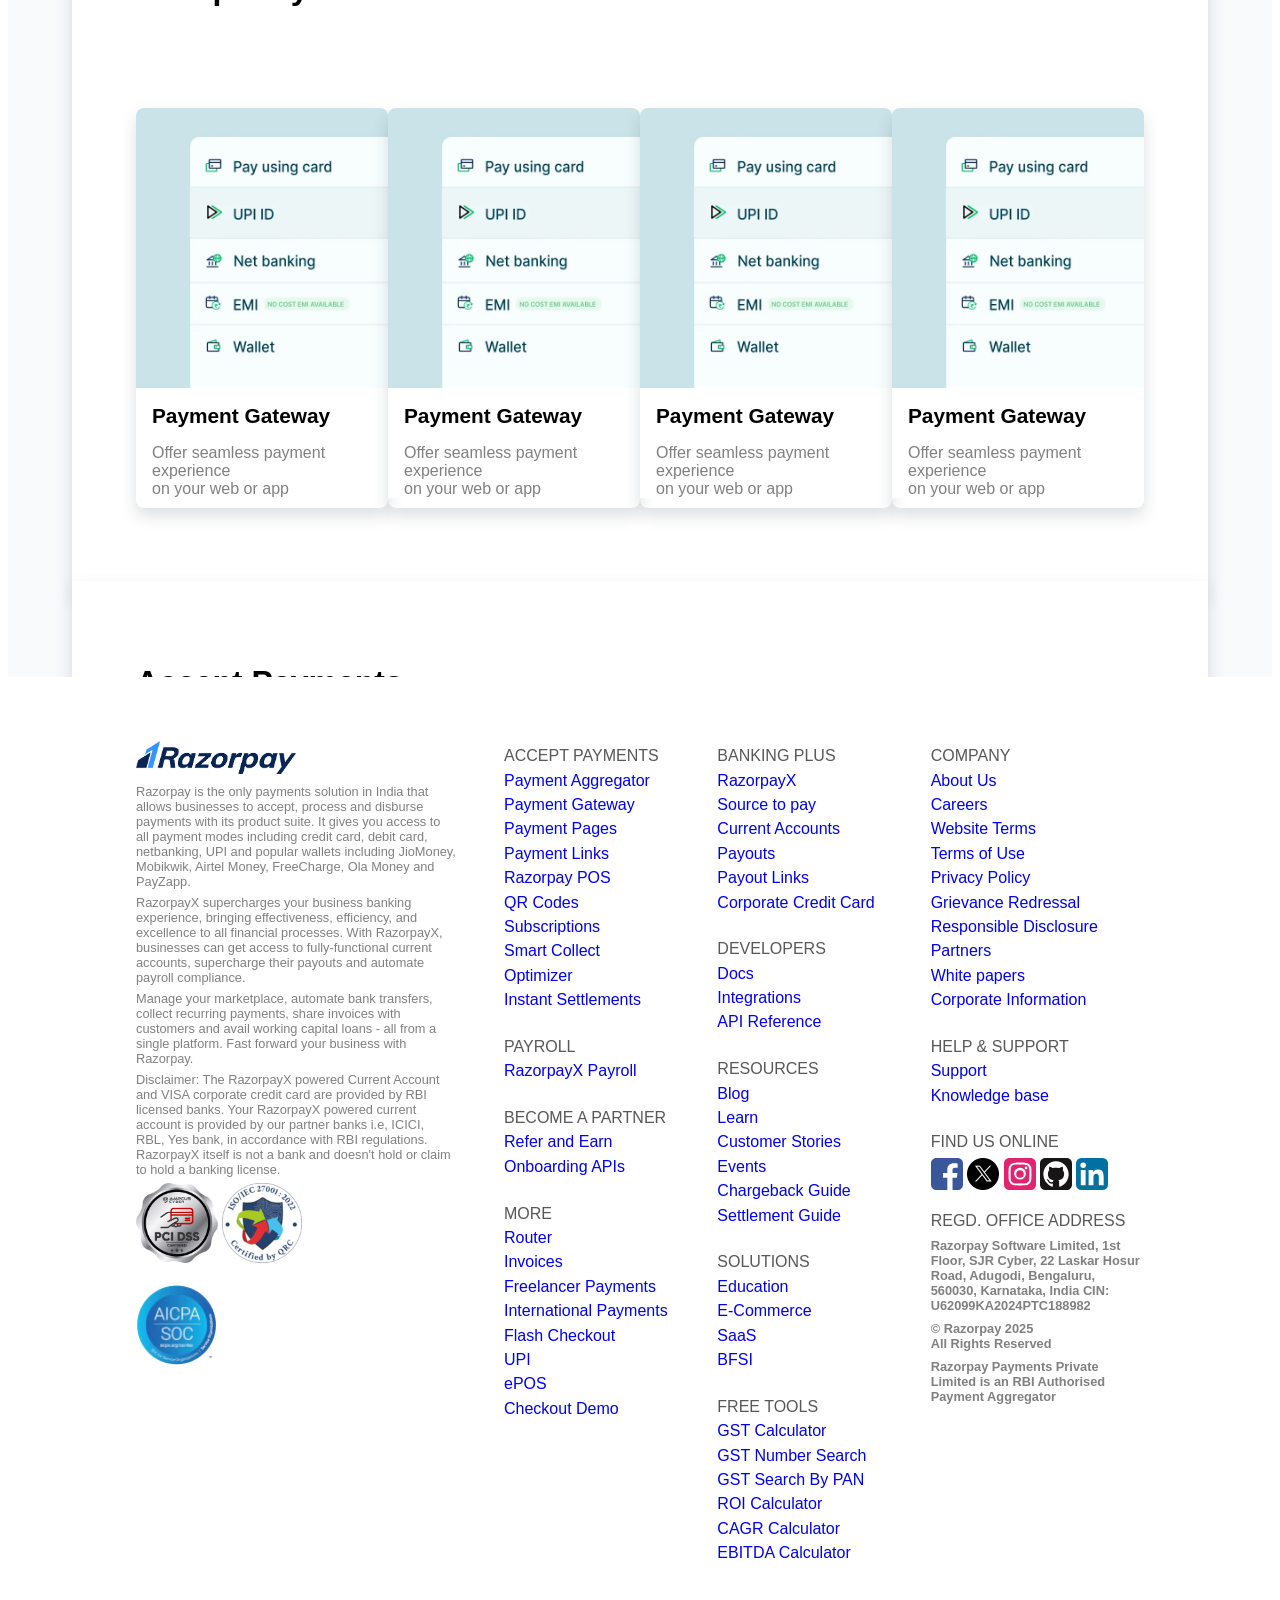
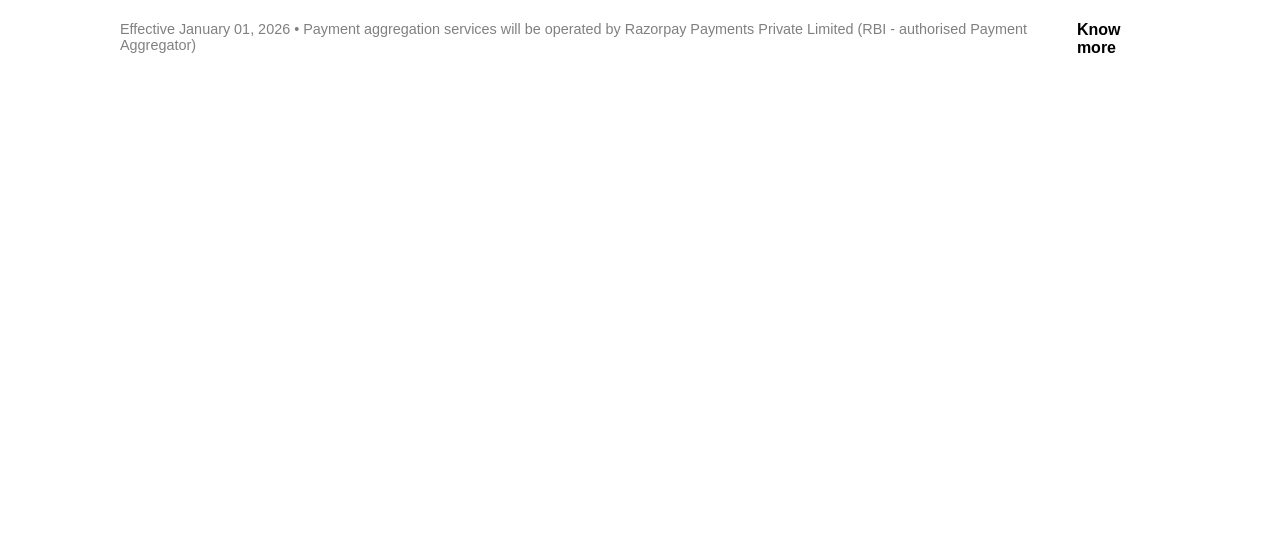
==== commit c5d19ec2: "task: add effects for feature tiles" ====
--- a/index.html
+++ b/index.html
@@ -300,73 +300,106 @@
           <div class="feature__title">Accept Payments</div>
           <div class="feature__catalog">
             <div class="feature__tile">
-              <img
-                class="feature__image--container"
-                src="assets/catalog/accept_payments-1.avif"
-              />
-
-              <div class="feature__tile--details">
-                <div>
-                  <div class="feature__tile--text">Payment Gateway</div>
-                  <div class="feature__tile--description">
-                    Offer seamless payment experience
-                  </div>
-                  <div class="feature__tile--description">
-                    on your web or app
-                  </div>
-                </div>
-              </div>
-            </div>
-            <div class="feature__tile">
-              <img
-                class="feature__image--container"
-                src="assets/catalog/accept_payments-1.avif"
-              />
-
-              <div class="feature__tile--details">
-                <div>
-                  <div class="feature__tile--text">Payment Gateway</div>
-                  <div class="feature__tile--description">
-                    Offer seamless payment experience
-                  </div>
-                  <div class="feature__tile--description">
-                    on your web or app
-                  </div>
-                </div>
-              </div>
-            </div>
-            <div class="feature__tile">
-              <img
-                class="feature__image--container"
-                src="assets/catalog/accept_payments-1.avif"
-              />
-
-              <div class="feature__tile--details">
-                <div>
-                  <div class="feature__tile--text">Payment Gateway</div>
-                  <div class="feature__tile--description">
-                    Offer seamless payment experience
-                  </div>
-                  <div class="feature__tile--description">
-                    on your web or app
-                  </div>
-                </div>
-              </div>
-            </div>
-            <div class="feature__tile">
-              <img
-                class="feature__image--container"
-                src="assets/catalog/accept_payments-1.avif"
-              />
-              <div class="feature__tile--details">
-                <div>
-                  <div class="feature__tile--text">Payment Gateway</div>
-                  <div class="feature__tile--description">
-                    Offer seamless payment experience
-                  </div>
-                  <div class="feature__tile--description">
-                    on your web or app
-                  </div>
+              <div class="feature__tile--gap"></div>
+
+              <div class="feature__tile--details">
+                <div class="feature__tile--text">Payment Gateway</div>
+                <div>
+                  <div class="feature__tile--description">
+                    Offer seamless payment experience
+                  </div>
+                  <div class="feature__tile--description">
+                    on your web or app
+                  </div>
+                </div>
+
+                <div class="feature__tile--hover">
+                  <button class="feature__tile--signupbutton">
+                    Sign Up Now
+                    <img
+                      class="nav__login--rightarrow"
+                      src="assets/right-arrow.svg"
+                    />
+                  </button>
+                  <div class="feature__tile--knowmore">Know More</div>
+                </div>
+              </div>
+            </div>
+            <div class="feature__tile">
+              <div class="feature__tile--gap"></div>
+
+              <div class="feature__tile--details">
+                <div class="feature__tile--text">Payment Gateway</div>
+                <div>
+                  <div class="feature__tile--description">
+                    Offer seamless payment experience
+                  </div>
+                  <div class="feature__tile--description">
+                    on your web or app
+                  </div>
+                </div>
+
+                <div class="feature__tile--hover">
+                  <button class="feature__tile--signupbutton">
+                    Sign Up Now
+                    <img
+                      class="nav__login--rightarrow"
+                      src="assets/right-arrow.svg"
+                    />
+                  </button>
+                  <div class="feature__tile--knowmore">Know More</div>
+                </div>
+              </div>
+            </div>
+            <div class="feature__tile">
+              <div class="feature__tile--gap"></div>
+
+              <div class="feature__tile--details">
+                <div class="feature__tile--text">Payment Gateway</div>
+                <div>
+                  <div class="feature__tile--description">
+                    Offer seamless payment experience
+                  </div>
+                  <div class="feature__tile--description">
+                    on your web or app
+                  </div>
+                </div>
+
+                <div class="feature__tile--hover">
+                  <button class="feature__tile--signupbutton">
+                    Sign Up Now
+                    <img
+                      class="nav__login--rightarrow"
+                      src="assets/right-arrow.svg"
+                    />
+                  </button>
+                  <div class="feature__tile--knowmore">Know More</div>
+                </div>
+              </div>
+            </div>
+            <div class="feature__tile">
+              <div class="feature__tile--gap"></div>
+
+              <div class="feature__tile--details">
+                <div class="feature__tile--text">Payment Gateway</div>
+                <div>
+                  <div class="feature__tile--description">
+                    Offer seamless payment experience
+                  </div>
+                  <div class="feature__tile--description">
+                    on your web or app
+                  </div>
+                </div>
+
+                <div class="feature__tile--hover">
+                  <button class="feature__tile--signupbutton">
+                    Sign Up Now
+                    <img
+                      class="nav__login--rightarrow"
+                      src="assets/right-arrow.svg"
+                    />
+                  </button>
+                  <div class="feature__tile--knowmore">Know More</div>
                 </div>
               </div>
             </div>
@@ -376,73 +409,106 @@
           <div class="feature__title">Accept Payments</div>
           <div class="feature__catalog">
             <div class="feature__tile">
-              <img
-                class="feature__image--container"
-                src="assets/catalog/accept_payments-1.avif"
-              />
-
-              <div class="feature__tile--details">
-                <div>
-                  <div class="feature__tile--text">Payment Gateway</div>
-                  <div class="feature__tile--description">
-                    Offer seamless payment experience
-                  </div>
-                  <div class="feature__tile--description">
-                    on your web or app
-                  </div>
-                </div>
-              </div>
-            </div>
-            <div class="feature__tile">
-              <img
-                class="feature__image--container"
-                src="assets/catalog/accept_payments-1.avif"
-              />
-
-              <div class="feature__tile--details">
-                <div>
-                  <div class="feature__tile--text">Payment Gateway</div>
-                  <div class="feature__tile--description">
-                    Offer seamless payment experience
-                  </div>
-                  <div class="feature__tile--description">
-                    on your web or app
-                  </div>
-                </div>
-              </div>
-            </div>
-            <div class="feature__tile">
-              <img
-                class="feature__image--container"
-                src="assets/catalog/accept_payments-1.avif"
-              />
-
-              <div class="feature__tile--details">
-                <div>
-                  <div class="feature__tile--text">Payment Gateway</div>
-                  <div class="feature__tile--description">
-                    Offer seamless payment experience
-                  </div>
-                  <div class="feature__tile--description">
-                    on your web or app
-                  </div>
-                </div>
-              </div>
-            </div>
-            <div class="feature__tile">
-              <img
-                class="feature__image--container"
-                src="assets/catalog/accept_payments-1.avif"
-              />
-              <div class="feature__tile--details">
-                <div>
-                  <div class="feature__tile--text">Payment Gateway</div>
-                  <div class="feature__tile--description">
-                    Offer seamless payment experience
-                  </div>
-                  <div class="feature__tile--description">
-                    on your web or app
-                  </div>
+              <div class="feature__tile--gap"></div>
+
+              <div class="feature__tile--details">
+                <div class="feature__tile--text">Payment Gateway</div>
+                <div>
+                  <div class="feature__tile--description">
+                    Offer seamless payment experience
+                  </div>
+                  <div class="feature__tile--description">
+                    on your web or app
+                  </div>
+                </div>
+
+                <div class="feature__tile--hover">
+                  <button class="feature__tile--signupbutton">
+                    Sign Up Now
+                    <img
+                      class="nav__login--rightarrow"
+                      src="assets/right-arrow.svg"
+                    />
+                  </button>
+                  <div class="feature__tile--knowmore">Know More</div>
+                </div>
+              </div>
+            </div>
+            <div class="feature__tile">
+              <div class="feature__tile--gap"></div>
+
+              <div class="feature__tile--details">
+                <div class="feature__tile--text">Payment Gateway</div>
+                <div>
+                  <div class="feature__tile--description">
+                    Offer seamless payment experience
+                  </div>
+                  <div class="feature__tile--description">
+                    on your web or app
+                  </div>
+                </div>
+
+                <div class="feature__tile--hover">
+                  <button class="feature__tile--signupbutton">
+                    Sign Up Now
+                    <img
+                      class="nav__login--rightarrow"
+                      src="assets/right-arrow.svg"
+                    />
+                  </button>
+                  <div class="feature__tile--knowmore">Know More</div>
+                </div>
+              </div>
+            </div>
+            <div class="feature__tile">
+              <div class="feature__tile--gap"></div>
+
+              <div class="feature__tile--details">
+                <div class="feature__tile--text">Payment Gateway</div>
+                <div>
+                  <div class="feature__tile--description">
+                    Offer seamless payment experience
+                  </div>
+                  <div class="feature__tile--description">
+                    on your web or app
+                  </div>
+                </div>
+
+                <div class="feature__tile--hover">
+                  <button class="feature__tile--signupbutton">
+                    Sign Up Now
+                    <img
+                      class="nav__login--rightarrow"
+                      src="assets/right-arrow.svg"
+                    />
+                  </button>
+                  <div class="feature__tile--knowmore">Know More</div>
+                </div>
+              </div>
+            </div>
+            <div class="feature__tile">
+              <div class="feature__tile--gap"></div>
+
+              <div class="feature__tile--details">
+                <div class="feature__tile--text">Payment Gateway</div>
+                <div>
+                  <div class="feature__tile--description">
+                    Offer seamless payment experience
+                  </div>
+                  <div class="feature__tile--description">
+                    on your web or app
+                  </div>
+                </div>
+
+                <div class="feature__tile--hover">
+                  <button class="feature__tile--signupbutton">
+                    Sign Up Now
+                    <img
+                      class="nav__login--rightarrow"
+                      src="assets/right-arrow.svg"
+                    />
+                  </button>
+                  <div class="feature__tile--knowmore">Know More</div>
                 </div>
               </div>
             </div>
@@ -452,73 +518,106 @@
           <div class="feature__title">Accept Payments</div>
           <div class="feature__catalog">
             <div class="feature__tile">
-              <img
-                class="feature__image--container"
-                src="assets/catalog/accept_payments-1.avif"
-              />
-
-              <div class="feature__tile--details">
-                <div>
-                  <div class="feature__tile--text">Payment Gateway</div>
-                  <div class="feature__tile--description">
-                    Offer seamless payment experience
-                  </div>
-                  <div class="feature__tile--description">
-                    on your web or app
-                  </div>
-                </div>
-              </div>
-            </div>
-            <div class="feature__tile">
-              <img
-                class="feature__image--container"
-                src="assets/catalog/accept_payments-1.avif"
-              />
-
-              <div class="feature__tile--details">
-                <div>
-                  <div class="feature__tile--text">Payment Gateway</div>
-                  <div class="feature__tile--description">
-                    Offer seamless payment experience
-                  </div>
-                  <div class="feature__tile--description">
-                    on your web or app
-                  </div>
-                </div>
-              </div>
-            </div>
-            <div class="feature__tile">
-              <img
-                class="feature__image--container"
-                src="assets/catalog/accept_payments-1.avif"
-              />
-
-              <div class="feature__tile--details">
-                <div>
-                  <div class="feature__tile--text">Payment Gateway</div>
-                  <div class="feature__tile--description">
-                    Offer seamless payment experience
-                  </div>
-                  <div class="feature__tile--description">
-                    on your web or app
-                  </div>
-                </div>
-              </div>
-            </div>
-            <div class="feature__tile">
-              <img
-                class="feature__image--container"
-                src="assets/catalog/accept_payments-1.avif"
-              />
-              <div class="feature__tile--details">
-                <div>
-                  <div class="feature__tile--text">Payment Gateway</div>
-                  <div class="feature__tile--description">
-                    Offer seamless payment experience
-                  </div>
-                  <div class="feature__tile--description">
-                    on your web or app
-                  </div>
+              <div class="feature__tile--gap"></div>
+
+              <div class="feature__tile--details">
+                <div class="feature__tile--text">Payment Gateway</div>
+                <div>
+                  <div class="feature__tile--description">
+                    Offer seamless payment experience
+                  </div>
+                  <div class="feature__tile--description">
+                    on your web or app
+                  </div>
+                </div>
+
+                <div class="feature__tile--hover">
+                  <button class="feature__tile--signupbutton">
+                    Sign Up Now
+                    <img
+                      class="nav__login--rightarrow"
+                      src="assets/right-arrow.svg"
+                    />
+                  </button>
+                  <div class="feature__tile--knowmore">Know More</div>
+                </div>
+              </div>
+            </div>
+            <div class="feature__tile">
+              <div class="feature__tile--gap"></div>
+
+              <div class="feature__tile--details">
+                <div class="feature__tile--text">Payment Gateway</div>
+                <div>
+                  <div class="feature__tile--description">
+                    Offer seamless payment experience
+                  </div>
+                  <div class="feature__tile--description">
+                    on your web or app
+                  </div>
+                </div>
+
+                <div class="feature__tile--hover">
+                  <button class="feature__tile--signupbutton">
+                    Sign Up Now
+                    <img
+                      class="nav__login--rightarrow"
+                      src="assets/right-arrow.svg"
+                    />
+                  </button>
+                  <div class="feature__tile--knowmore">Know More</div>
+                </div>
+              </div>
+            </div>
+            <div class="feature__tile">
+              <div class="feature__tile--gap"></div>
+
+              <div class="feature__tile--details">
+                <div class="feature__tile--text">Payment Gateway</div>
+                <div>
+                  <div class="feature__tile--description">
+                    Offer seamless payment experience
+                  </div>
+                  <div class="feature__tile--description">
+                    on your web or app
+                  </div>
+                </div>
+
+                <div class="feature__tile--hover">
+                  <button class="feature__tile--signupbutton">
+                    Sign Up Now
+                    <img
+                      class="nav__login--rightarrow"
+                      src="assets/right-arrow.svg"
+                    />
+                  </button>
+                  <div class="feature__tile--knowmore">Know More</div>
+                </div>
+              </div>
+            </div>
+            <div class="feature__tile">
+              <div class="feature__tile--gap"></div>
+
+              <div class="feature__tile--details">
+                <div class="feature__tile--text">Payment Gateway</div>
+                <div>
+                  <div class="feature__tile--description">
+                    Offer seamless payment experience
+                  </div>
+                  <div class="feature__tile--description">
+                    on your web or app
+                  </div>
+                </div>
+
+                <div class="feature__tile--hover">
+                  <button class="feature__tile--signupbutton">
+                    Sign Up Now
+                    <img
+                      class="nav__login--rightarrow"
+                      src="assets/right-arrow.svg"
+                    />
+                  </button>
+                  <div class="feature__tile--knowmore">Know More</div>
                 </div>
               </div>
             </div>
--- a/styles.css
+++ b/styles.css
@@ -419,7 +419,7 @@
 }
 
 .features {
-  height: 100vh;
+  height: 50rem;
   overflow-y: scroll;
   overflow-x: hidden;
   padding: 0rem 4rem;
@@ -448,23 +448,52 @@
   justify-content: space-between;
 }
 
+.feature__tile--image {
+  width: 100%;
+}
 .feature__image--container {
-  width: 18rem;
-  height: 20rem;
+  width: 100%;
   border-radius: 0.5rem 0.5rem 0rem 0rem;
 }
 
 .feature__tile {
+  background-image: url(assets/catalog/accept_payments-1.avif);
+  background-repeat: no-repeat;
+  background-size: 100% 70%;
   width: 18rem;
   border-radius: 0.5rem;
-  height: 30rem;
+  height: 25rem;
   box-shadow: rgba(25, 40, 57, 0.15) 0px 8px 16px 0px;
 }
 
+.feature__tile--gap {
+  transition: 0.3s ease;
+  height: 70%;
+}
+
+.feature__tile--signupbutton {
+  font-size: 1rem;
+  display: flex;
+  align-items: center;
+  justify-content: space-between;
+  font-weight: 600;
+  color: white;
+  padding: 0.4rem 0.4rem;
+  border-radius: 0.5rem;
+  margin-right: 1rem;
+  border: none;
+  background-color: var(--primary-color);
+}
+
+.feature__tile--knowmore {
+  color: var(--primary-color);
+}
+
 .feature__tile--details {
+  background-color: white;
+  padding-top: 1rem;
   padding-left: 1rem;
   display: flex;
-  height: 10rem;
   flex-direction: column;
   justify-content: space-around;
 }
@@ -476,7 +505,25 @@
 }
 
 .feature__tile--description {
+  transition: display 1s ease-in-out;
   color: grey;
+}
+
+.feature__tile--hover {
+  display: none;
+}
+
+.feature__tile:hover {
+  .feature__tile--gap {
+    height: 60%;
+  }
+
+  .feature__tile--hover {
+    display: flex;
+    justify-content: start;
+    align-items: center;
+    padding: 1rem 0rem;
+  }
 }
 
 .footer {
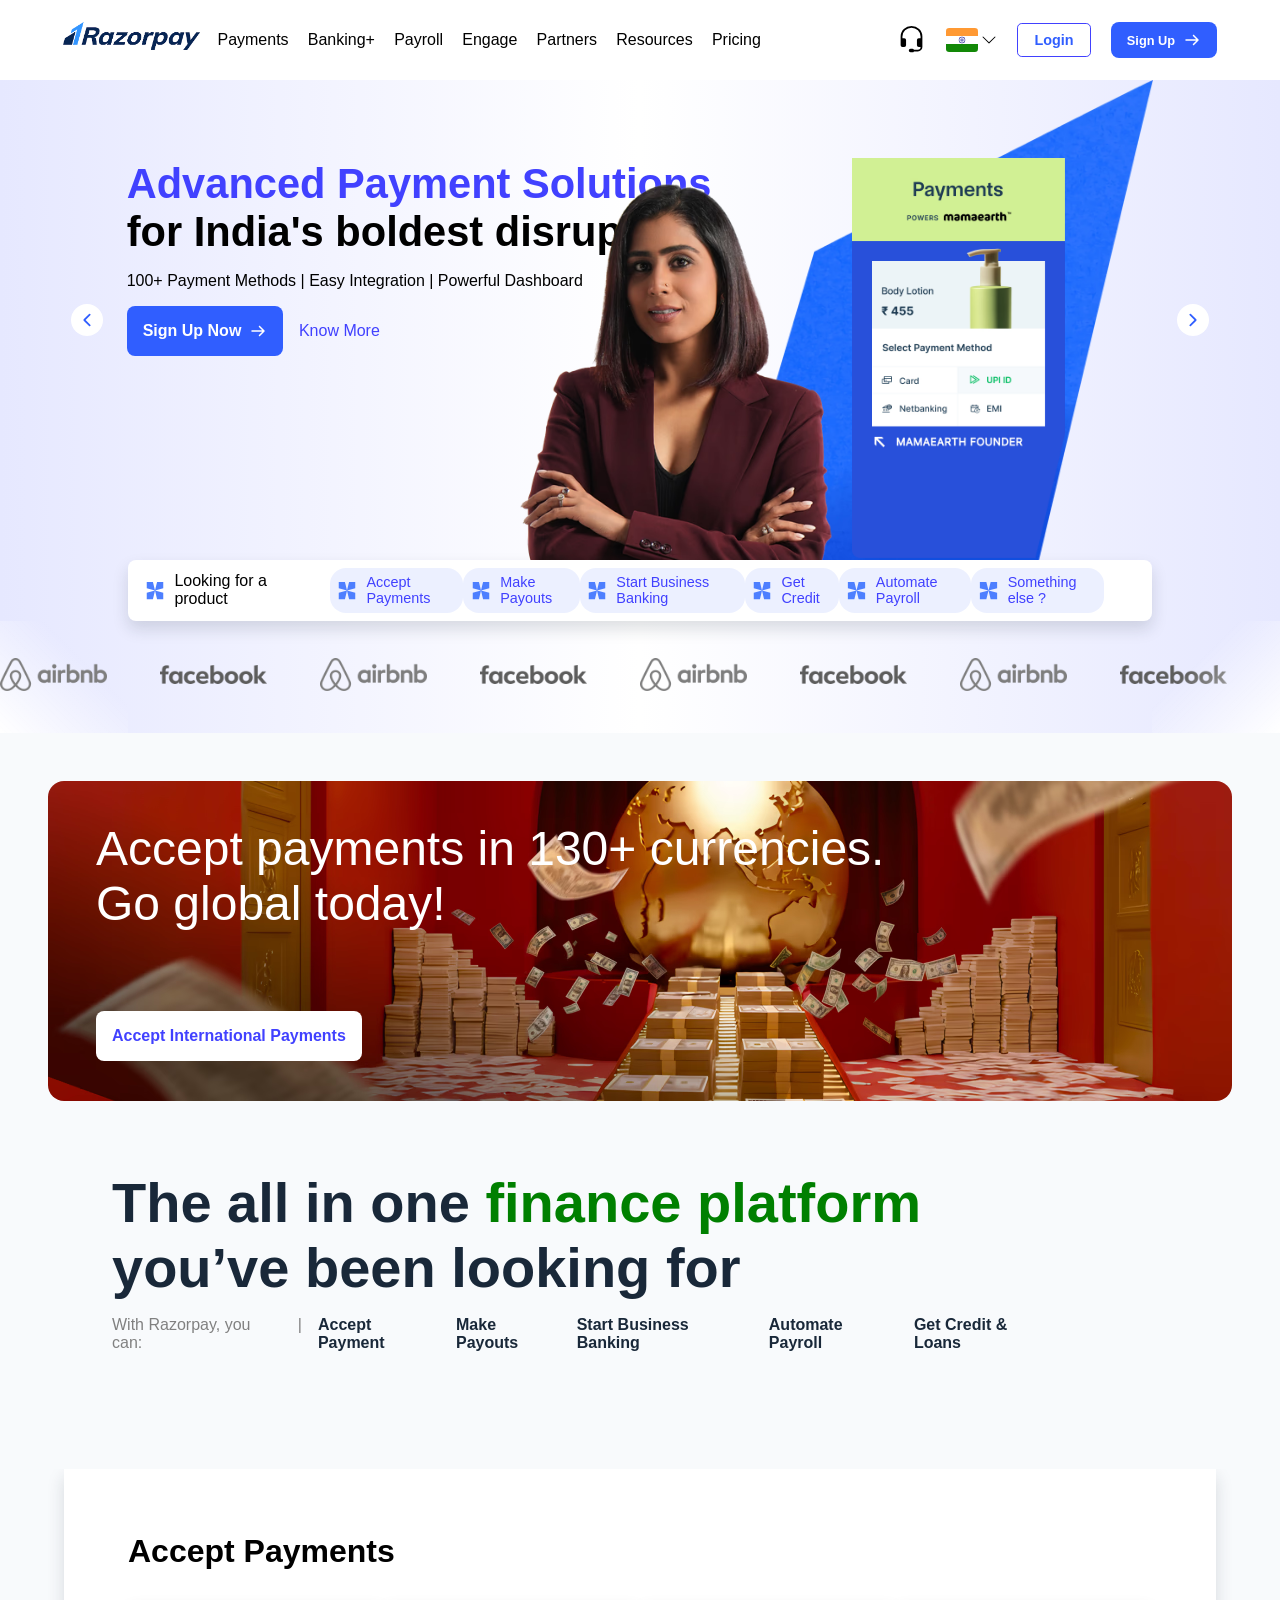
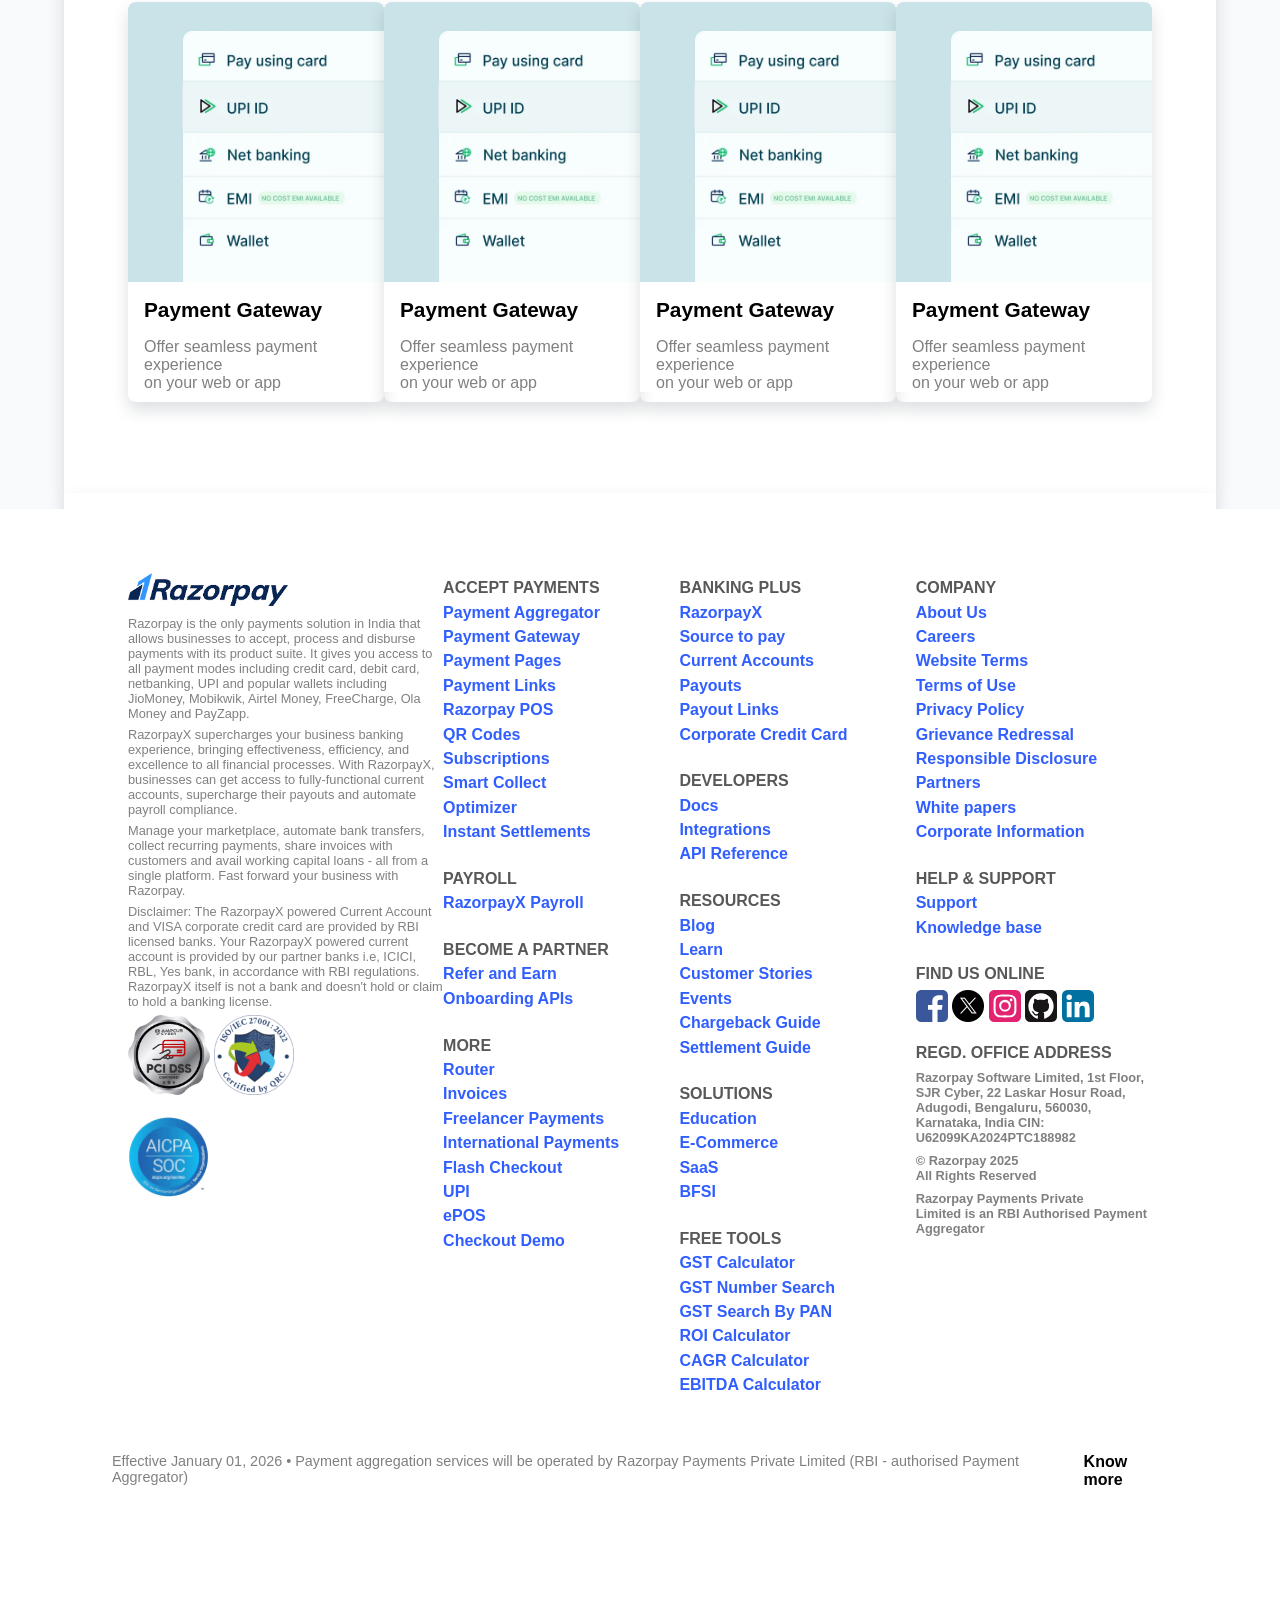
==== commit 36830f98: "task: design chnages, hover animations" ====
--- a/index.html
+++ b/index.html
@@ -16,7 +16,276 @@
               class="nav__options--logo"
               src="assets/razorpay_title_logo.png"
             />
-            <div class="nav--features">Payments</div>
+            <div class="payment__hover">
+              <div>Payments</div>
+              <div class="nav__payments--hovercontainer">
+                <div class="nav__payments--hover">
+                  <div class="nav__payments--container">
+                    <div class="nav__payments--heading">ACCEPTING PAYMENTS</div>
+                    <div class="nav__payments--item">
+                      <div class="nav__payments--icon">
+                        <img
+                          class="nav__payments--image"
+                          src="assets/payment-hover-icon.svg"
+                        />
+                      </div>
+                      <div class="nav__payments--description">
+                        <div class="nav__payments--title">
+                          Payment Aggregator
+                        </div>
+                        <div class="nav__payments--text">
+                          Accepting payments
+                        </div>
+                      </div>
+                    </div>
+                    <div class="nav__payments--item">
+                      <div class="nav__payments--icon">
+                        <img
+                          class="nav__payments--image"
+                          src="assets/payment-hover-icon.svg"
+                        />
+                      </div>
+                      <div class="nav__payments--description">
+                        <div class="nav__payments--title">
+                          Payment Aggregator
+                        </div>
+                        <div class="nav__payments--text">
+                          Accepting payments
+                        </div>
+                      </div>
+                    </div>
+                    <div class="nav__payments--item">
+                      <div class="nav__payments--icon">
+                        <img
+                          class="nav__payments--image"
+                          src="assets/payment-hover-icon.svg"
+                        />
+                      </div>
+                      <div class="nav__payments--description">
+                        <div class="nav__payments--title">
+                          Payment Aggregator
+                        </div>
+                        <div class="nav__payments--text">
+                          Accepting payments
+                        </div>
+                      </div>
+                    </div>
+                    <div class="nav__payments--item">
+                      <div class="nav__payments--icon">
+                        <img
+                          class="nav__payments--image"
+                          src="assets/payment-hover-icon.svg"
+                        />
+                      </div>
+                      <div class="nav__payments--description">
+                        <div class="nav__payments--title">
+                          Payment Aggregator
+                        </div>
+                        <div class="nav__payments--text">
+                          Accepting payments
+                        </div>
+                      </div>
+                    </div>
+                    <div class="nav__payments--item">
+                      <div class="nav__payments--icon">
+                        <img
+                          class="nav__payments--image"
+                          src="assets/payment-hover-icon.svg"
+                        />
+                      </div>
+                      <div class="nav__payments--description">
+                        <div class="nav__payments--title">
+                          Payment Aggregator
+                        </div>
+                        <div class="nav__payments--text">
+                          Accepting payments
+                        </div>
+                      </div>
+                    </div>
+                    <div class="nav__payments--item">
+                      <div class="nav__payments--icon">
+                        <img
+                          class="nav__payments--image"
+                          src="assets/payment-hover-icon.svg"
+                        />
+                      </div>
+                      <div class="nav__payments--description">
+                        <div class="nav__payments--title">
+                          Payment Aggregator
+                        </div>
+                        <div class="nav__payments--text">
+                          Accepting payments
+                        </div>
+                      </div>
+                    </div>
+                  </div>
+                  <div
+                    class="nav__payments--container nav__payments--containerwithoutheading"
+                  >
+                    <div class="nav__payments--item">
+                      <div class="nav__payments--icon">
+                        <img
+                          class="nav__payments--image"
+                          src="assets/payment-hover-icon.svg"
+                        />
+                      </div>
+                      <div class="nav__payments--description">
+                        <div class="nav__payments--title">
+                          Payment Aggregator
+                        </div>
+                        <div class="nav__payments--text">
+                          Accepting payments
+                        </div>
+                      </div>
+                    </div>
+                    <div class="nav__payments--item">
+                      <div class="nav__payments--icon">
+                        <img
+                          class="nav__payments--image"
+                          src="assets/payment-hover-icon.svg"
+                        />
+                      </div>
+                      <div class="nav__payments--description">
+                        <div class="nav__payments--title">
+                          Payment Aggregator
+                        </div>
+                        <div class="nav__payments--text">
+                          Accepting payments
+                        </div>
+                      </div>
+                    </div>
+                    <div class="nav__payments--item">
+                      <div class="nav__payments--icon">
+                        <img
+                          class="nav__payments--image"
+                          src="assets/payment-hover-icon.svg"
+                        />
+                      </div>
+                      <div class="nav__payments--description">
+                        <div class="nav__payments--title">
+                          Payment Aggregator
+                        </div>
+                        <div class="nav__payments--text">
+                          Accepting payments
+                        </div>
+                      </div>
+                    </div>
+                    <div class="nav__payments--item">
+                      <div class="nav__payments--icon">
+                        <img
+                          class="nav__payments--image"
+                          src="assets/payment-hover-icon.svg"
+                        />
+                      </div>
+                      <div class="nav__payments--description">
+                        <div class="nav__payments--title">
+                          Payment Aggregator
+                        </div>
+                        <div class="nav__payments--text">
+                          Accepting payments
+                        </div>
+                      </div>
+                    </div>
+                    <div class="nav__payments--heading">ACCEPTING PAYMENTS</div>
+
+                    <div class="nav__payments--item">
+                      <div class="nav__payments--icon">
+                        <img
+                          class="nav__payments--image"
+                          src="assets/payment-hover-icon.svg"
+                        />
+                      </div>
+                      <div class="nav__payments--description">
+                        <div class="nav__payments--title">
+                          Payment Aggregator
+                        </div>
+                        <div class="nav__payments--text">
+                          Accepting payments
+                        </div>
+                      </div>
+                    </div>
+                  </div>
+                  <div class="nav__payments--container">
+                    <div class="nav__payments--heading">
+                      ACCEPTING PAYMENTS ONLINE
+                    </div>
+                    <div class="nav__payments--item">
+                      <div class="nav__payments--icon">
+                        <img
+                          class="nav__payments--image"
+                          src="assets/payment-hover-icon.svg"
+                        />
+                      </div>
+                      <div class="nav__payments--description">
+                        <div class="nav__payments--title">
+                          Payment Aggregator
+                        </div>
+                        <div class="nav__payments--text">
+                          Accepting payments
+                        </div>
+                      </div>
+                    </div>
+                    <div class="nav__payments--item">
+                      <div class="nav__payments--icon">
+                        <img
+                          class="nav__payments--image"
+                          src="assets/payment-hover-icon.svg"
+                        />
+                      </div>
+                      <div class="nav__payments--description">
+                        <div class="nav__payments--title">
+                          Payment Aggregator
+                        </div>
+                        <div class="nav__payments--text">
+                          Accepting payments
+                        </div>
+                      </div>
+                    </div>
+                    <div class="nav__payments--heading">ACCEPTING PAYMENTS</div>
+                    <div class="nav__payments--item">
+                      <div class="nav__payments--icon">
+                        <img
+                          class="nav__payments--image"
+                          src="assets/payment-hover-icon.svg"
+                        />
+                      </div>
+                      <div class="nav__payments--description">
+                        <div class="nav__payments--title">
+                          Payment Aggregator
+                        </div>
+                        <div class="nav__payments--text">
+                          Accepting payments
+                        </div>
+                      </div>
+                    </div>
+                    <div class="nav__payments--heading">
+                      ACCEPTING PAYMENTS ONLINE
+                    </div>
+                    <div class="nav__payments--item">
+                      <div class="nav__payments--icon">
+                        <img
+                          class="nav__payments--image"
+                          src="assets/payment-hover-icon.svg"
+                        />
+                      </div>
+                      <div class="nav__payments--description">
+                        <div class="nav__payments--title">
+                          Payment Aggregator
+                        </div>
+                        <div class="nav__payments--text">
+                          Accepting payments
+                        </div>
+                      </div>
+                    </div>
+                  </div>
+                </div>
+                <div class="nav__payments--warning">
+                  Payment aggregation services provided by Razorpay Payments
+                  Private Limited, an RBI Authorised Payment Aggregator
+                </div>
+              </div>
+            </div>
+
             <div class="nav--features">Banking+</div>
             <div class="nav--features">Payroll</div>
             <div class="nav--features">Engage</div>
@@ -25,16 +294,41 @@
             <div class="nav--features">Pricing</div>
           </div>
           <div class="nav__login">
-            <div class="nav__login--support nav--features">
+            <div class="nav__login--support">
               <img src="assets/headset.svg" class="nav__login--supportlogo" />
             </div>
-            <div class="nav__login--country nav--features">
+            <div class="nav__login--country">
               <img class="nav__login--countrylogo" src="assets/in.svg" />
               <img class="nav__login--dropdown" src="assets/chevron-down.svg" />
             </div>
-
-            <button class="nav__login--loginbutton nav--features">Login</button>
-            <button class="nav__login--signupbutton nav--features">
+            <div class="nav__login--countryhover">
+              <div class="nav__country">
+                <div class="nav__country--container">
+                  <img class="nav__country--flag" src="assets/in.svg" />
+                </div>
+                <div class="nav__country--name">India</div>
+              </div>
+              <div class="nav__country">
+                <div class="nav__country--container">
+                  <img class="nav__country--flag" src="assets/my.svg" />
+                </div>
+                <div class="nav__country--name">Malaysia</div>
+              </div>
+              <div class="nav__country">
+                <div class="nav__country--container">
+                  <img class="nav__country--flag" src="assets/sg.svg" />
+                </div>
+                <div class="nav__country--name">Singapore</div>
+              </div>
+              <div class="nav__country">
+                <div class="nav__country--container">
+                  <img class="nav__country--flag" src="assets/us.svg" />
+                </div>
+                <div class="nav__country--name">United States</div>
+              </div>
+            </div>
+            <button class="nav__login--loginbutton">Login</button>
+            <button class="nav__login--signupbutton">
               Sign Up
               <img
                 class="nav__login--rightarrow"
@@ -72,7 +366,7 @@
                         src="assets/right-arrow.svg"
                       />
                     </button>
-                    <div>Know More</div>
+                    <div class="clients__ad--knowmore">Know More</div>
                   </div>
                 </div>
                 <div class="clients__details">
@@ -96,7 +390,6 @@
               </div>
               <div class="clients__content">
                 <div class="clients__ad">
-                  signupbutton
                   <div class="clients__ad--primarytext">
                     International Payments
                   </div>
@@ -115,7 +408,7 @@
                         src="assets/right-arrow.svg"
                       />
                     </button>
-                    <div>Know More</div>
+                    <div class="clients__ad--knowmore">Know More</div>
                   </div>
                 </div>
                 <div class="clients__details">
@@ -145,31 +438,52 @@
         </section>
         <section class="products__container">
           <div class="product__ad">
-            <img src="assets/arrow-left-circle.svg" />
+            <img
+              class="product__ad--icon"
+              src="assets/looking-for-product.svg"
+            />
             <div class="product__label">Looking for a product</div>
           </div>
           <div class="product">
-            <img src="assets/arrow-left-circle.svg" />
+            <img
+              class="product__ad--icon"
+              src="assets/looking-for-product.svg"
+            />
             <div class="product__label">Accept Payments</div>
           </div>
           <div class="product">
-            <img src="assets/arrow-left-circle.svg" />
+            <img
+              class="product__ad--icon"
+              src="assets/looking-for-product.svg"
+            />
             <div class="product__label">Make Payouts</div>
           </div>
           <div class="product">
-            <img src="assets/arrow-left-circle.svg" />
+            <img
+              class="product__ad--icon"
+              src="assets/looking-for-product.svg"
+            />
             <div class="product__label">Start Business Banking</div>
           </div>
           <div class="product">
-            <img src="assets/arrow-left-circle.svg" />
+            <img
+              class="product__ad--icon"
+              src="assets/looking-for-product.svg"
+            />
             <div class="product__label">Get Credit</div>
           </div>
           <div class="product">
-            <img src="assets/arrow-left-circle.svg" />
+            <img
+              class="product__ad--icon"
+              src="assets/looking-for-product.svg"
+            />
             <div class="product__label">Automate Payroll</div>
           </div>
           <div class="product">
-            <img src="assets/arrow-left-circle.svg" />
+            <img
+              class="product__ad--icon"
+              src="assets/looking-for-product.svg"
+            />
             <div class="product__label">Something else ?</div>
           </div>
         </section>
@@ -945,10 +1259,10 @@
           operated by Razorpay Payments Private Limited (RBI - authorised
           Payment Aggregator)
         </div>
-        <div><b>Know more</b></div>
+        <div class="footer__copyright--knowmore"><b>Know more</b></div>
       </footer>
 
-      <div class="dummy"></div>
+      <!-- <div class="dummy"></div> -->
     </main>
   </body>
 </html>
--- a/styles.css
+++ b/styles.css
@@ -1,22 +1,34 @@
 :root {
   --primary-color: rgb(65, 65, 255);
+  --light-primary-color: rgb(48, 94, 255);
+  --verylight-primary-color: #305eff17;
   font-family: "TASA Orbiter Display SemiBold",
     "TASA Orbiter Display SemiBold Placeholder", sans-serif;
 }
 
+body {
+  margin: 0rem;
+}
+
+main {
+  padding-top: 5rem;
+}
+
 footer {
   font-family: "Lato", "Lato Placeholder", sans-serif;
 }
 
 .nav {
-  padding: 0rem 3rem;
   height: 5rem;
   display: flex;
-  justify-content: space-between;
+  justify-content: space-around;
 }
 
 .nav__container {
-  padding: 0rem 7rem;
+  width: 100%;
+  z-index: 1;
+  position: fixed;
+  background-color: white;
 }
 
 .nav__options {
@@ -25,22 +37,133 @@
   display: flex;
 }
 
-.nav--features {
+.payment__hover {
+  justify-content: center;
+  align-items: center;
+  display: flex;
+  height: 100%;
   font-size: 1rem;
   margin: 0rem 0.6rem;
 }
 
+.payment__hover:hover {
+  border-bottom: solid 0.3rem var(--primary-color);
+  cursor: pointer;
+  color: var(--light-primary-color);
+  .nav__payments--hovercontainer {
+    display: block;
+  }
+}
+
+.nav__payments--hovercontainer {
+  transition: opacity 0.5s ease;
+  position: absolute;
+  display: none;
+  height: 37rem;
+  width: 82%;
+  background-color: white;
+  top: 5.5rem;
+  left: 5rem;
+  border-radius: 1rem;
+  padding: 0rem 3rem;
+}
+
+.nav__payments--hover {
+  display: grid;
+  grid-template-columns: 1fr 1fr 1fr;
+}
+
+.nav__payments--warning {
+  color: rgb(75, 75, 75);
+  display: flex;
+  justify-content: center;
+  font-size: 0.7rem;
+}
+
+.nav__payments--container {
+  height: 80%;
+  width: 100%;
+  padding: 0rem 1rem;
+}
+
+.nav__payments--containerwithoutheading {
+  margin-top: 3.5rem;
+}
+
+.nav__payments--heading {
+  color: gray;
+  margin: 1.2rem 0rem;
+}
+
+.nav__payments--item {
+  padding: 0.8rem;
+  border-radius: 1rem;
+  display: flex;
+  margin-bottom: 0.5rem;
+  height: 3rem;
+  width: 90%;
+}
+
+.nav__payments--item:hover {
+  background-color: #e6e8ff;
+}
+
+.nav__payments--description {
+  padding-left: 1rem;
+  display: flex;
+  flex-direction: column;
+  justify-content: space-around;
+}
+
+.nav__payments--title {
+  font-weight: 700;
+}
+
+.nav__payments--text {
+  font-weight: 200;
+  font-size: 0.9rem;
+  color: gray;
+}
+
+.nav__payments--icon {
+  display: flex;
+  align-items: center;
+  justify-content: center;
+  border-radius: 2rem;
+  padding: 0.3rem;
+  background-color: var(--light-primary-color);
+  height: 2rem;
+  width: 2rem;
+}
+
+.nav__payments--image {
+  width: 60%;
+}
+
+.nav--features {
+  justify-content: center;
+  align-items: center;
+  display: flex;
+  height: 100%;
+  font-size: 1rem;
+  margin: 0rem 0.6rem;
+}
+
 .nav--features:hover {
-  cursor: pointer;
-  color: var(--primary-color);
+  border-bottom: solid 0.3rem var(--primary-color);
+  cursor: pointer;
+  color: var(--light-primary-color);
 }
 
 .nav__options--logo {
+  cursor: pointer;
+  margin-right: 0.5rem;
   padding-bottom: 0.5rem;
   height: 1.8rem;
 }
 
 .nav__login {
+  width: 20rem;
   justify-content: space-between;
   align-items: center;
   display: flex;
@@ -55,6 +178,51 @@
   justify-content: space-between;
   align-items: center;
   display: flex;
+}
+
+.nav__login--countryhover {
+  display: none;
+  border-radius: 0.5rem;
+  top: 4.5rem;
+  position: absolute;
+  height: 12rem;
+  width: 12rem;
+  background-color: white;
+}
+
+.nav__country {
+  display: flex;
+  justify-content: start;
+  margin: 0.5rem;
+  padding: 0.2rem;
+  height: 2rem;
+}
+
+.nav__country:hover {
+  background-color: var(--verylight-primary-color);
+
+  .nav__country--name {
+    color: var(--light-primary-color);
+  }
+}
+
+.nav__country--container {
+  padding-right: 1rem;
+  display: flex;
+  align-items: center;
+  justify-content: center;
+}
+
+.nav__country--flag {
+  border: 0.01rem solid;
+  border-radius: 0.2rem;
+  height: 1.5rem;
+}
+
+.nav__country--name {
+  display: flex;
+  align-items: center;
+  justify-content: center;
 }
 
 .nav__login--supportlogo {
@@ -67,14 +235,27 @@
   height: 1.5rem;
 }
 
+.nav__login:hover {
+  cursor: pointer;
+
+  .nav__login--countryhover {
+    display: block;
+  }
+}
+
 .nav__login--loginbutton {
-  font-size: 0.8rem;
+  font-size: 0.9rem;
   background-color: white;
-  color: var(--primary-color);
+  color: var(--light-primary-color);
   font-weight: 600;
   padding: 0.5rem 1rem;
   border-radius: 0.3rem;
-  border-color: var(--primary-color);
+  border: 0.06rem solid var(--primary-color);
+}
+
+.nav__login--loginbutton:hover {
+  cursor: pointer;
+  background-color: var(--verylight-primary-color);
 }
 
 .nav__login--rightarrow {
@@ -93,6 +274,11 @@
   padding: 0.6rem 1rem;
   border-radius: 0.5rem;
   border: none;
+  background-color: var(--light-primary-color);
+}
+
+.nav__login--signupbutton:hover {
+  cursor: pointer;
   background-color: var(--primary-color);
 }
 
@@ -171,6 +357,11 @@
   border-radius: 0.5rem;
   margin-right: 1rem;
   border: none;
+  background-color: var(--light-primary-color);
+}
+
+.clients__ad--signupbutton:hover {
+  cursor: pointer;
   background-color: var(--primary-color);
 }
 
@@ -184,6 +375,14 @@
 
 .clients__details--background {
   height: 30rem;
+}
+
+.clients__ad--knowmore {
+  color: var(--primary-color);
+}
+
+.clients__ad--knowmore:hover {
+  border-bottom: 0.01rem solid var(--primary-color);
 }
 
 .clients__details--profile {
@@ -234,7 +433,7 @@
 
 .product {
   font-size: 0.9rem;
-  background-color: rgba(48, 94, 255, 0.09);
+  background-color: var(--verylight-primary-color);
   color: var(--primary-color);
   padding: 0.4rem;
   border-radius: 1rem;
@@ -245,8 +444,9 @@
 }
 
 .product:hover {
+  cursor: pointer;
   color: white;
-  background-color: rgb(142, 142, 255);
+  background-color: var(--light-primary-color);
 }
 
 .product__ad {
@@ -254,6 +454,10 @@
   align-items: center;
   display: flex;
   padding-right: 2rem;
+}
+
+.product__ad--icon {
+  height: 1.4rem;
 }
 
 .products__container {
@@ -363,32 +567,42 @@
 }
 
 .global__currency--text {
-  font-weight: 700;
+  font-weight: 500;
   color: white;
-  font-size: 2.6rem;
+  font-size: 3rem;
 }
 
 .global__currency--button {
   background-color: white;
+  font-weight: 700;
+  color: var(--primary-color);
+  border: none;
   color: var(--primary-color);
   border-radius: 0.5rem;
   font-size: 1rem;
   padding: 1rem;
 }
 
+.global__currency--button:hover {
+  cursor: pointer;
+  opacity: 0.7;
+}
+
 .global__platform {
+  color: #192839;
+
   display: flex;
   flex-direction: column;
   justify-content: space-around;
   border-radius: 1rem;
   align-items: start;
   height: 22rem;
-  padding-left: 3rem;
+  padding-left: 4rem;
 }
 
 .global__platform--text {
-  font-weight: 700;
-  font-size: 3rem;
+  font-weight: bold;
+  font-size: 3.5rem;
 }
 
 .global__platform--container {
@@ -419,9 +633,9 @@
 }
 
 .features {
-  height: 50rem;
+  height: 40rem;
   overflow-y: scroll;
-  overflow-x: hidden;
+  scrollbar-width: none;
   padding: 0rem 4rem;
   background-color: #f8fafc;
 }
@@ -429,17 +643,18 @@
 .features--container {
   display: flex;
   position: sticky;
-  top: 10px;
+  top: 0rem;
   flex-direction: column;
-  justify-content: space-around;
+  justify-content: start;
   padding: 2rem 4rem;
   box-shadow: rgba(25, 40, 57, 0.15) 0px 8px 16px 0px;
-  height: 40rem;
+  height: 35rem;
   background-color: white;
 }
 
 .feature__title {
   font-size: 2rem;
+  padding: 2rem 0rem;
   font-weight: 700;
 }
 
@@ -565,7 +780,7 @@
 
 .footer__links {
   display: grid;
-  width: 40rem;
+  width: 45rem;
   grid-template-columns: 1fr 1fr 1fr;
 }
 
@@ -576,17 +791,27 @@
 
 .footer__title,
 .footer__item {
-  font-weight: 400;
+  font-weight: bold;
   color: rgb(88, 88, 88);
+  font-size: 1rem;
   margin: 0.4rem 0rem;
 }
 
 .footer__link {
   text-decoration: none;
+  color: var(--light-primary-color);
+}
+
+.footer__link:hover {
+  border-bottom: 0.02rem solid var(--primary-color);
 }
 
 .footer__social {
   height: 2rem;
+}
+
+.footer__social:hover {
+  cursor: pointer;
 }
 
 .social__media--icon {
@@ -609,6 +834,7 @@
   padding: 2rem;
   justify-content: center;
   padding: 0rem 7rem;
+  margin-bottom: 10rem;
 }
 
 .footer__copyright--text {
@@ -616,6 +842,10 @@
   color: gray;
   font-size: 0.9rem;
 }
-.dummy {
+
+.footer__copyright--knowmore {
+  cursor: pointer;
+}
+/* .dummy {
   height: 30rem;
-}
+} */
